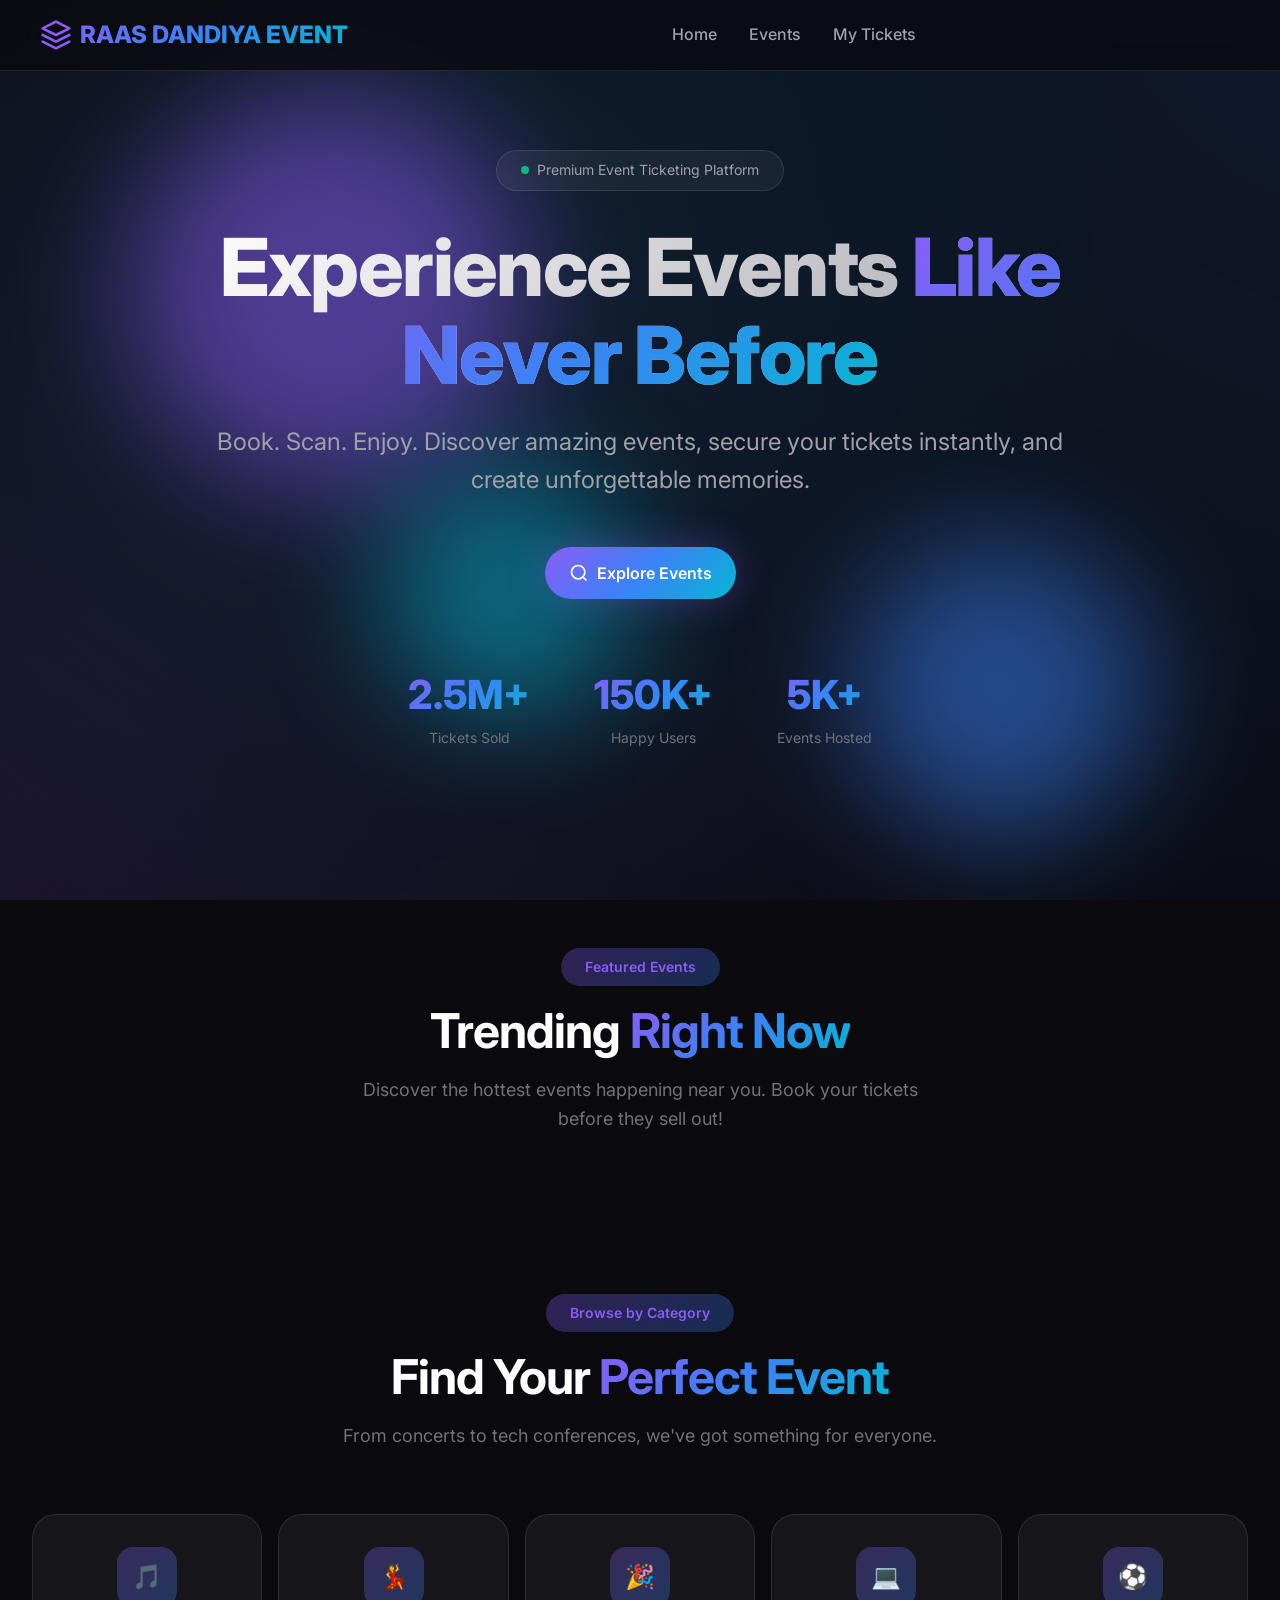
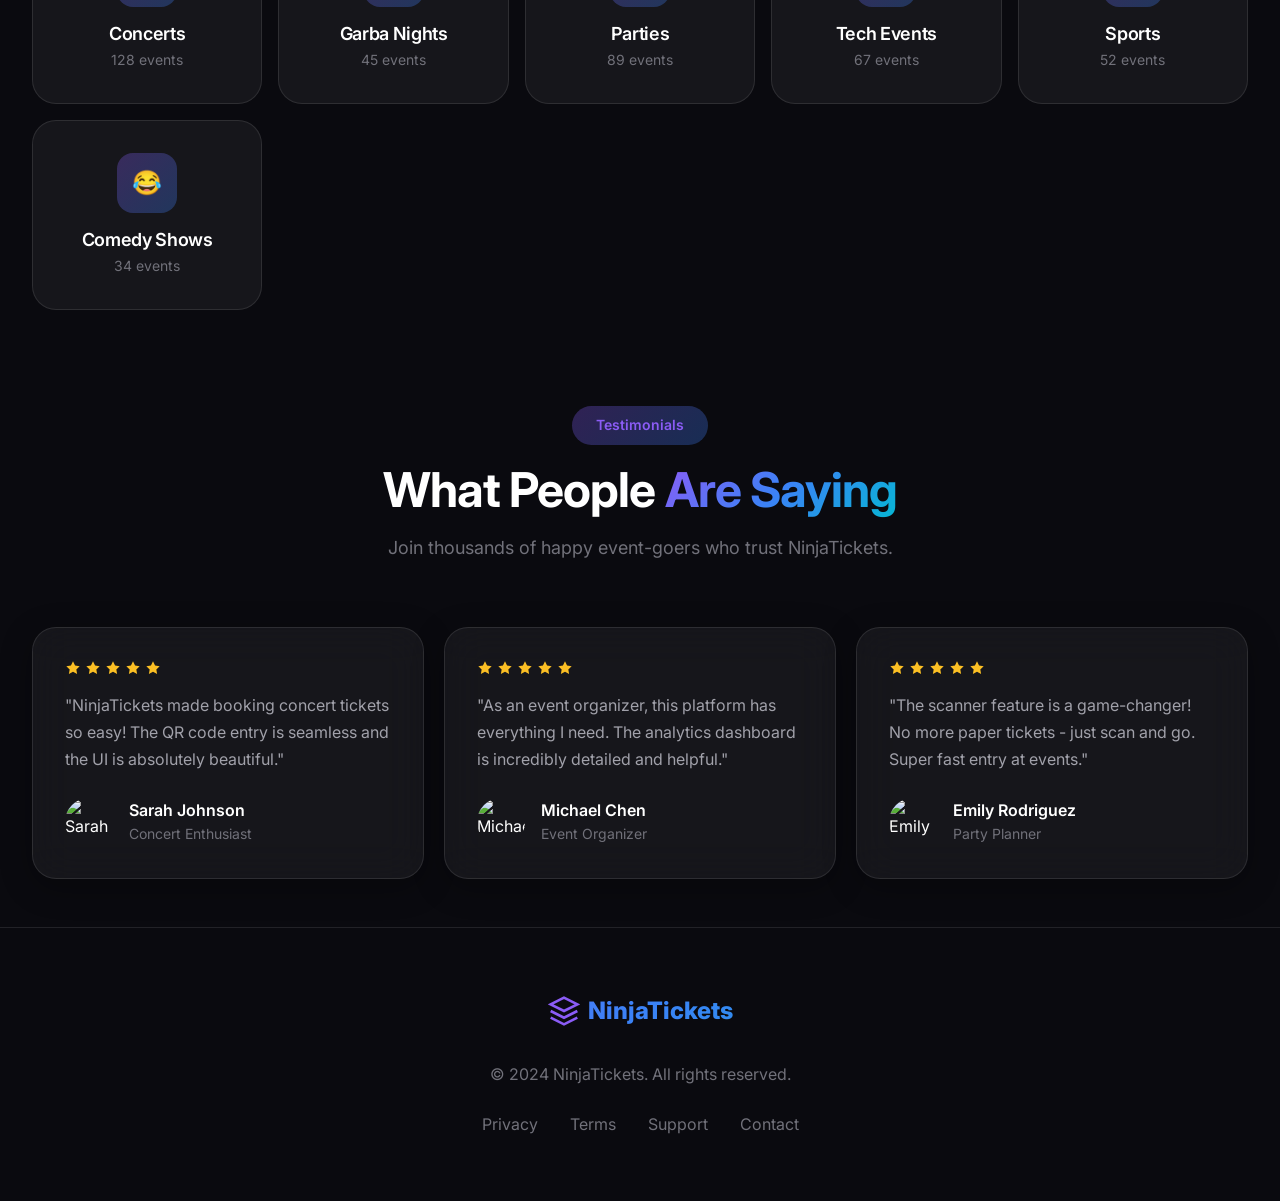
==== index.html @ ef398fbe "Add files via upload" ====
<!DOCTYPE html>
<html lang="en">
<head>
  <meta charset="UTF-8">
  <meta name="viewport" content="width=device-width, initial-scale=1.0">
  <title>RAAS DANDIYA EVENT - Premium Event Ticketing</title>
  <link rel="preconnect" href="https://fonts.googleapis.com">
  <link rel="preconnect" href="https://fonts.gstatic.com" crossorigin>
  <link href="https://fonts.googleapis.com/css2?family=Inter:wght@300;400;500;600;700;800;900&display=swap" rel="stylesheet">
  <link rel="stylesheet" href="styles.css">
  <script src="https://cdnjs.cloudflare.com/ajax/libs/qrcodejs/1.0.0/qrcode.min.js"></script>
  <script src="https://cdnjs.cloudflare.com/ajax/libs/html2pdf.js/0.10.1/html2pdf.bundle.min.js"></script>
</head>
<body>
  <!-- Animated Background -->
  <div class="animated-bg">
    <div class="orb orb-1"></div>
    <div class="orb orb-2"></div>
    <div class="orb orb-3"></div>
  </div>
  
  <!-- Particles -->
  <div class="particles" id="particles"></div>

  <!-- Navigation -->
  <nav class="navbar" id="navbar">
    <div class="nav-container">
      <a href="index.html" class="nav-logo">
        <svg viewBox="0 0 24 24" fill="none" xmlns="http://www.w3.org/2000/svg">
          <path d="M12 2L2 7L12 12L22 7L12 2Z" stroke="url(#gradient1)" stroke-width="2" stroke-linecap="round" stroke-linejoin="round"/>
          <path d="M2 17L12 22L22 17" stroke="url(#gradient1)" stroke-width="2" stroke-linecap="round" stroke-linejoin="round"/>
          <path d="M2 12L12 17L22 12" stroke="url(#gradient1)" stroke-width="2" stroke-linecap="round" stroke-linejoin="round"/>
          <defs>
            <linearGradient id="gradient1" x1="2" y1="2" x2="22" y2="22">
              <stop stop-color="#8b5cf6"/>
              <stop offset="1" stop-color="#06b6d4"/>
            </linearGradient>
          </defs>
        </svg>
        RAAS DANDIYA EVENT
      </a>
      
      <ul class="nav-links">
        <li><a href="index.html">Home</a></li>
        <li><a href="events.html">Events</a></li>
        <li><a href="tickets.html">My Tickets</a></li>
      </ul>
      
      <div class="nav-actions">
        <button class="btn btn-primary" onclick="window.location.href='events.html'">
          Explore Events
          <svg width="16" height="16" viewBox="0 0 24 24" fill="none" stroke="currentColor" stroke-width="2">
            <path d="M5 12h14M12 5l7 7-7 7"/>
          </svg>
        </button>
      </div>
    </div>
  </nav>

  <!-- Mobile Navigation -->
  <nav class="mobile-nav">
    <div class="mobile-nav-items">
      <a href="index.html" class="mobile-nav-item active">
        <svg viewBox="0 0 24 24" fill="none" stroke="currentColor" stroke-width="2">
          <path d="M3 9l9-7 9 7v11a2 2 0 01-2 2H5a2 2 0 01-2-2z"/>
          <polyline points="9 22 9 12 15 12 15 22"/>
        </svg>
        Home
      </a>
      <a href="events.html" class="mobile-nav-item">
        <svg viewBox="0 0 24 24" fill="none" stroke="currentColor" stroke-width="2">
          <rect x="3" y="4" width="18" height="18" rx="2" ry="2"/>
          <line x1="16" y1="2" x2="16" y2="6"/>
          <line x1="8" y1="2" x2="8" y2="6"/>
          <line x1="3" y1="10" x2="21" y2="10"/>
        </svg>
        Events
      </a>
      <a href="tickets.html" class="mobile-nav-item">
        <svg viewBox="0 0 24 24" fill="none" stroke="currentColor" stroke-width="2">
          <path d="M2 9a3 3 0 015-2.236A3 3 0 019.5 9a3 3 0 005.196 2.236A3 3 0 0017 9a3 3 0 015 2.236V15a2 2 0 01-2 2H4a2 2 0 01-2-2V9z"/>
          <path d="M2 17v2a2 2 0 002 2h16a2 2 0 002-2v-2"/>
        </svg>
        Tickets
      </a>
    </div>
  </nav>

  <!-- Toast Container -->
  <div class="toast-container" id="toast-container"></div>

  <!-- ==================== LANDING PAGE ==================== -->
  <main id="landing-page" class="page active">
    <!-- Hero Section -->
    <section class="hero">
      <div class="hero-content">
        <div class="hero-badge animate-fadeInUp">
          <span></span>
          Premium Event Ticketing Platform
        </div>
        
        <h1 class="hero-title">
          Experience Events <span class="highlight">Like Never Before</span>
        </h1>
        
        <p class="hero-subtitle">
          Book. Scan. Enjoy. Discover amazing events, secure your tickets instantly, 
          and create unforgettable memories.
        </p>
        
        <div class="hero-cta">
          <button class="btn btn-primary" onclick="window.location.href='events.html'">
            <svg width="20" height="20" viewBox="0 0 24 24" fill="none" stroke="currentColor" stroke-width="2">
              <circle cx="11" cy="11" r="8"/>
              <path d="M21 21l-4.35-4.35"/>
            </svg>
            Explore Events
          </button>
        </div>
        
        <div class="hero-stats">
          <div class="hero-stat">
            <div class="hero-stat-value">2.5M+</div>
            <div class="hero-stat-label">Tickets Sold</div>
          </div>
          <div class="hero-stat">
            <div class="hero-stat-value">150K+</div>
            <div class="hero-stat-label">Happy Users</div>
          </div>
          <div class="hero-stat">
            <div class="hero-stat-value">5K+</div>
            <div class="hero-stat-label">Events Hosted</div>
          </div>
        </div>
      </div>
    </section>

    <!-- Featured Events Section -->
    <section class="section" id="featured">
      <div class="section-header">
        <span class="section-badge">Featured Events</span>
        <h2 class="section-title">Trending <span class="text-gradient">Right Now</span></h2>
        <p class="section-subtitle">Discover the hottest events happening near you. Book your tickets before they sell out!</p>
      </div>
      
      <div class="events-grid" id="featured-events-grid">
        <!-- Events will be populated by JavaScript -->
      </div>
    </section>

    <!-- Categories Section -->
    <section class="section" id="categories">
      <div class="section-header">
        <span class="section-badge">Browse by Category</span>
        <h2 class="section-title">Find Your <span class="text-gradient">Perfect Event</span></h2>
        <p class="section-subtitle">From concerts to tech conferences, we've got something for everyone.</p>
      </div>
      
      <div class="categories-grid">
        <div class="category-card hover-lift" onclick="window.location.href='events.html?category=concert'">
          <div class="category-icon">🎵</div>
          <h3 class="category-title">Concerts</h3>
          <p class="category-count">128 events</p>
        </div>
        <div class="category-card hover-lift" onclick="window.location.href='events.html?category=garba'">
          <div class="category-icon">💃</div>
          <h3 class="category-title">Garba Nights</h3>
          <p class="category-count">45 events</p>
        </div>
        <div class="category-card hover-lift" onclick="window.location.href='events.html?category=party'">
          <div class="category-icon">🎉</div>
          <h3 class="category-title">Parties</h3>
          <p class="category-count">89 events</p>
        </div>
        <div class="category-card hover-lift" onclick="window.location.href='events.html?category=tech'">
          <div class="category-icon">💻</div>
          <h3 class="category-title">Tech Events</h3>
          <p class="category-count">67 events</p>
        </div>
        <div class="category-card hover-lift" onclick="window.location.href='events.html?category=sports'">
          <div class="category-icon">⚽</div>
          <h3 class="category-title">Sports</h3>
          <p class="category-count">52 events</p>
        </div>
        <div class="category-card hover-lift" onclick="window.location.href='events.html?category=comedy'">

          <div class="category-icon">😂</div>
          <h3 class="category-title">Comedy Shows</h3>
          <p class="category-count">34 events</p>
        </div>
      </div>
    </section>

    <!-- Testimonials Section -->
    <section class="section" id="testimonials">
      <div class="section-header">
        <span class="section-badge">Testimonials</span>
        <h2 class="section-title">What People <span class="text-gradient">Are Saying</span></h2>
        <p class="section-subtitle">Join thousands of happy event-goers who trust NinjaTickets.</p>
      </div>
      
      <div class="testimonials-grid">
        <div class="testimonial-card glass-card">
          <div class="testimonial-stars">
            <svg width="16" height="16" viewBox="0 0 24 24" fill="currentColor"><path d="M12 2l3.09 6.26L22 9.27l-5 4.87 1.18 6.88L12 17.77l-6.18 3.25L7 14.14 2 9.27l6.91-1.01L12 2z"/></svg>
            <svg width="16" height="16" viewBox="0 0 24 24" fill="currentColor"><path d="M12 2l3.09 6.26L22 9.27l-5 4.87 1.18 6.88L12 17.77l-6.18 3.25L7 14.14 2 9.27l6.91-1.01L12 2z"/></svg>
            <svg width="16" height="16" viewBox="0 0 24 24" fill="currentColor"><path d="M12 2l3.09 6.26L22 9.27l-5 4.87 1.18 6.88L12 17.77l-6.18 3.25L7 14.14 2 9.27l6.91-1.01L12 2z"/></svg>
            <svg width="16" height="16" viewBox="0 0 24 24" fill="currentColor"><path d="M12 2l3.09 6.26L22 9.27l-5 4.87 1.18 6.88L12 17.77l-6.18 3.25L7 14.14 2 9.27l6.91-1.01L12 2z"/></svg>
            <svg width="16" height="16" viewBox="0 0 24 24" fill="currentColor"><path d="M12 2l3.09 6.26L22 9.27l-5 4.87 1.18 6.88L12 17.77l-6.18 3.25L7 14.14 2 9.27l6.91-1.01L12 2z"/></svg>
          </div>
          <p class="testimonial-text">"NinjaTickets made booking concert tickets so easy! The QR code entry is seamless and the UI is absolutely beautiful."</p>
          <div class="testimonial-author">
            <img src="https://images.unsplash.com/photo-1494790108377-be9c29b29330?w=100&h=100&fit=crop" alt="Sarah" class="testimonial-avatar">
            <div>
              <div class="testimonial-name">Sarah Johnson</div>
              <div class="testimonial-role">Concert Enthusiast</div>
            </div>
          </div>
        </div>
        
        <div class="testimonial-card glass-card">
          <div class="testimonial-stars">
            <svg width="16" height="16" viewBox="0 0 24 24" fill="currentColor"><path d="M12 2l3.09 6.26L22 9.27l-5 4.87 1.18 6.88L12 17.77l-6.18 3.25L7 14.14 2 9.27l6.91-1.01L12 2z"/></svg>
            <svg width="16" height="16" viewBox="0 0 24 24" fill="currentColor"><path d="M12 2l3.09 6.26L22 9.27l-5 4.87 1.18 6.88L12 17.77l-6.18 3.25L7 14.14 2 9.27l6.91-1.01L12 2z"/></svg>
            <svg width="16" height="16" viewBox="0 0 24 24" fill="currentColor"><path d="M12 2l3.09 6.26L22 9.27l-5 4.87 1.18 6.88L12 17.77l-6.18 3.25L7 14.14 2 9.27l6.91-1.01L12 2z"/></svg>
            <svg width="16" height="16" viewBox="0 0 24 24" fill="currentColor"><path d="M12 2l3.09 6.26L22 9.27l-5 4.87 1.18 6.88L12 17.77l-6.18 3.25L7 14.14 2 9.27l6.91-1.01L12 2z"/></svg>
            <svg width="16" height="16" viewBox="0 0 24 24" fill="currentColor"><path d="M12 2l3.09 6.26L22 9.27l-5 4.87 1.18 6.88L12 17.77l-6.18 3.25L7 14.14 2 9.27l6.91-1.01L12 2z"/></svg>
          </div>
          <p class="testimonial-text">"As an event organizer, this platform has everything I need. The analytics dashboard is incredibly detailed and helpful."</p>
          <div class="testimonial-author">
            <img src="https://images.unsplash.com/photo-1507003211169-0a1dd7228f2d?w=100&h=100&fit=crop" alt="Michael" class="testimonial-avatar">
            <div>
              <div class="testimonial-name">Michael Chen</div>
              <div class="testimonial-role">Event Organizer</div>
            </div>
          </div>
        </div>
        
        <div class="testimonial-card glass-card">
          <div class="testimonial-stars">
            <svg width="16" height="16" viewBox="0 0 24 24" fill="currentColor"><path d="M12 2l3.09 6.26L22 9.27l-5 4.87 1.18 6.88L12 17.77l-6.18 3.25L7 14.14 2 9.27l6.91-1.01L12 2z"/></svg>
            <svg width="16" height="16" viewBox="0 0 24 24" fill="currentColor"><path d="M12 2l3.09 6.26L22 9.27l-5 4.87 1.18 6.88L12 17.77l-6.18 3.25L7 14.14 2 9.27l6.91-1.01L12 2z"/></svg>
            <svg width="16" height="16" viewBox="0 0 24 24" fill="currentColor"><path d="M12 2l3.09 6.26L22 9.27l-5 4.87 1.18 6.88L12 17.77l-6.18 3.25L7 14.14 2 9.27l6.91-1.01L12 2z"/></svg>
            <svg width="16" height="16" viewBox="0 0 24 24" fill="currentColor"><path d="M12 2l3.09 6.26L22 9.27l-5 4.87 1.18 6.88L12 17.77l-6.18 3.25L7 14.14 2 9.27l6.91-1.01L12 2z"/></svg>
            <svg width="16" height="16" viewBox="0 0 24 24" fill="currentColor"><path d="M12 2l3.09 6.26L22 9.27l-5 4.87 1.18 6.88L12 17.77l-6.18 3.25L7 14.14 2 9.27l6.91-1.01L12 2z"/></svg>
          </div>
          <p class="testimonial-text">"The scanner feature is a game-changer! No more paper tickets - just scan and go. Super fast entry at events."</p>
          <div class="testimonial-author">
            <img src="https://images.unsplash.com/photo-1438761681033-6461ffad8d80?w=100&h=100&fit=crop" alt="Emily" class="testimonial-avatar">
            <div>
              <div class="testimonial-name">Emily Rodriguez</div>
              <div class="testimonial-role">Party Planner</div>
            </div>
          </div>
        </div>
      </div>
    </section>

    <!-- Footer -->
    <footer style="padding: var(--space-3xl) var(--space-2xl); text-align: center; border-top: 1px solid var(--glass-border);">
      <div class="nav-logo" style="justify-content: center; margin-bottom: var(--space-xl);">
        <svg width="32" height="32" viewBox="0 0 24 24" fill="none" xmlns="http://www.w3.org/2000/svg">
          <path d="M12 2L2 7L12 12L22 7L12 2Z" stroke="url(#gradient2)" stroke-width="2"/>
          <path d="M2 17L12 22L22 17" stroke="url(#gradient2)" stroke-width="2"/>
          <path d="M2 12L12 17L22 12" stroke="url(#gradient2)" stroke-width="2"/>
          <defs>
            <linearGradient id="gradient2" x1="2" y1="2" x2="22" y2="22">
              <stop stop-color="#8b5cf6"/>
              <stop offset="1" stop-color="#06b6d4"/>
            </linearGradient>
          </defs>
        </svg>
        NinjaTickets
      </div>
      <p style="color: var(--text-muted); margin-bottom: var(--space-lg);">© 2024 NinjaTickets. All rights reserved.</p>
      <div style="display: flex; justify-content: center; gap: var(--space-xl);">
        <a href="#" style="color: var(--text-muted);">Privacy</a>
        <a href="#" style="color: var(--text-muted);">Terms</a>
        <a href="#" style="color: var(--text-muted);">Support</a>
        <a href="#" style="color: var(--text-muted);">Contact</a>
      </div>
    </footer>
  </main>

  <!-- Event Details Page -->
  <main id="event-details-page" class="page" style="display: none;">
    <div id="event-details-content"></div>
  </main>

  <!-- Checkout Page -->
  <main id="checkout-page" class="page" style="display: none;">
    <div style="max-width: 1000px; margin: 0 auto; padding: var(--space-2xl) var(--space-xl);">
      <button class="btn btn-secondary" style="margin-bottom: var(--space-lg);" onclick="window.history.back()">
        <svg width="16" height="16" viewBox="0 0 24 24" fill="none" stroke="currentColor" stroke-width="2">
          <path d="M19 12H5M12 19l-7-7 7-7"/>
        </svg>
        Back
      </button>
      
      <div style="display: grid; grid-template-columns: 1fr 350px; gap: var(--space-2xl);">
        <div>
          <div id="checkout-content"></div>
        </div>
        <div style="height: fit-content;">
          <div class="glass-card" style="padding: var(--space-lg);">
            <h3 style="margin-bottom: var(--space-lg);">Order Progress</h3>
            <div id="progress-steps">
              <div id="step-1" class="progress-step active">
                <div class="step-number">1</div>
                <div class="step-label">Order Summary</div>
              </div>
              <div id="step-2" class="progress-step">
                <div class="step-number">2</div>
                <div class="step-label">Payment</div>
              </div>
            </div>
          </div>
        </div>
      </div>
    </div>
  </main>

  <!-- Confirmation Page -->
  <main id="confirmation-page" class="page" style="display: none;">
    <div id="confirmation-details" style="max-width: 800px; margin: 0 auto; padding: var(--space-3xl) var(--space-xl);"></div>
  </main>

  <script type="module" src="app.js"></script>
</body>
</html>
---- styles.css ----
/* ============================================
   NINJATICKETS - Premium Event Ticketing
   World-Class Design System
   ============================================ */

/* === CSS Variables & Design Tokens === */
:root {
  /* Colors - Dark Theme */
  --bg-primary: #0a0a0f;
  --bg-secondary: #12121a;
  --bg-tertiary: #1a1a25;
  --bg-card: rgba(26, 26, 37, 0.7);
  
  /* Accent Colors */
  --accent-purple: #8b5cf6;
  --accent-blue: #3b82f6;
  --accent-cyan: #06b6d4;
  --accent-pink: #ec4899;
  --accent-green: #10b981;
  --accent-orange: #f97316;
  
  /* Gradients */
  --gradient-primary: linear-gradient(135deg, #8b5cf6 0%, #3b82f6 50%, #06b6d4 100%);
  --gradient-secondary: linear-gradient(135deg, #ec4899 0%, #8b5cf6 100%);
  --gradient-dark: linear-gradient(180deg, #0a0a0f 0%, #12121a 100%);
  --gradient-glow: linear-gradient(135deg, rgba(139, 92, 246, 0.3) 0%, rgba(59, 130, 246, 0.3) 100%);
  
  /* Text Colors */
  --text-primary: #ffffff;
  --text-secondary: #a1a1aa;
  --text-muted: #71717a;
  
  /* Glass Effect */
  --glass-bg: rgba(255, 255, 255, 0.05);
  --glass-border: rgba(255, 255, 255, 0.1);
  --glass-shadow: 0 8px 32px rgba(0, 0, 0, 0.3);
  
  /* Spacing */
  --space-xs: 0.25rem;
  --space-sm: 0.5rem;
  --space-md: 1rem;
  --space-lg: 1.5rem;
  --space-xl: 2rem;
  --space-2xl: 3rem;
  --space-3xl: 4rem;
  
  /* Border Radius */
  --radius-sm: 0.5rem;
  --radius-md: 0.75rem;
  --radius-lg: 1rem;
  --radius-xl: 1.5rem;
  --radius-2xl: 2rem;
  --radius-full: 9999px;
  
  /* Transitions */
  --transition-fast: 150ms ease;
  --transition-base: 250ms ease;
  --transition-slow: 400ms ease;
  --transition-spring: 500ms cubic-bezier(0.34, 1.56, 0.64, 1);
  
  /* Typography */
  --font-display: 'Inter', -apple-system, BlinkMacSystemFont, 'Segoe UI', Roboto, sans-serif;
  --font-body: 'Inter', -apple-system, BlinkMacSystemFont, 'Segoe UI', Roboto, sans-serif;
  
  /* Shadows */
  --shadow-sm: 0 2px 8px rgba(0, 0, 0, 0.2);
  --shadow-md: 0 4px 16px rgba(0, 0, 0, 0.3);
  --shadow-lg: 0 8px 32px rgba(0, 0, 0, 0.4);
  --shadow-glow: 0 0 40px rgba(139, 92, 246, 0.3);
  --shadow-glow-blue: 0 0 40px rgba(59, 130, 246, 0.3);
}

/* === Reset & Base Styles === */
*, *::before, *::after {
  margin: 0;
  padding: 0;
  box-sizing: border-box;
}

html {
  scroll-behavior: smooth;
  font-size: 16px;
}

body {
  font-family: var(--font-body);
  background: var(--bg-primary);
  color: var(--text-primary);
  line-height: 1.6;
  overflow-x: hidden;
  min-height: 100vh;
  margin: 0;
  padding: 0;
}

/* Global Responsive Media */
img, canvas, video, iframe {
  max-width: 100%;
  height: auto;
  display: block;
}

/* Text Overflow Prevention */
p, span, h1, h2, h3, h4, h5, h6 {
  word-break: break-word;
  overflow-wrap: break-word;
}

/* === Typography === */
h1, h2, h3, h4, h5, h6 {
  font-weight: 700;
  line-height: 1.2;
  letter-spacing: -0.02em;
}

h1 { font-size: clamp(2.5rem, 5vw, 4rem); }
h2 { font-size: clamp(2rem, 4vw, 3rem); }
h3 { font-size: clamp(1.5rem, 3vw, 2rem); }
h4 { font-size: clamp(1.25rem, 2vw, 1.5rem); }
h5 { font-size: 1.125rem; }
h6 { font-size: 1rem; }

p { 
  font-size: clamp(13px, 2.5vw, 16px);
  color: var(--text-secondary); 
}

a {
  color: inherit;
  text-decoration: none;
  transition: var(--transition-base);
}

/* === Animated Background === */
.animated-bg {
  position: fixed;
  top: 0;
  left: 0;
  width: 100%;
  height: 100%;
  z-index: -1;
  overflow: hidden;
}

.animated-bg::before {
  content: '';
  position: absolute;
  top: -50%;
  left: -50%;
  width: 200%;
  height: 200%;
  background: 
    radial-gradient(circle at 20% 80%, rgba(139, 92, 246, 0.15) 0%, transparent 50%),
    radial-gradient(circle at 80% 20%, rgba(59, 130, 246, 0.15) 0%, transparent 50%),
    radial-gradient(circle at 40% 40%, rgba(6, 182, 212, 0.1) 0%, transparent 40%);
  animation: bgPulse 20s ease-in-out infinite;
}

@keyframes bgPulse {
  0%, 100% { transform: translate(0, 0) rotate(0deg); }
  25% { transform: translate(-2%, 2%) rotate(1deg); }
  50% { transform: translate(2%, -2%) rotate(-1deg); }
  75% { transform: translate(-1%, 1%) rotate(0.5deg); }
}

/* Floating Orbs */
.orb {
  position: absolute;
  border-radius: 50%;
  filter: blur(60px);
  opacity: 0.5;
  animation: float 15s ease-in-out infinite;
}

.orb-1 {
  width: 400px;
  height: 400px;
  background: var(--accent-purple);
  top: 10%;
  left: 10%;
  animation-delay: 0s;
}

.orb-2 {
  width: 300px;
  height: 300px;
  background: var(--accent-blue);
  top: 60%;
  right: 10%;
  animation-delay: -5s;
}

.orb-3 {
  width: 250px;
  height: 250px;
  background: var(--accent-cyan);
  bottom: 20%;
  left: 30%;
  animation-delay: -10s;
}

@media (max-width: 768px) {
  .orb-1 {
    width: 200px;
    height: 200px;
    top: 5%;
    left: 5%;
  }
  
  .orb-2 {
    width: 150px;
    height: 150px;
    top: 50%;
    right: 5%;
  }
  
  .orb-3 {
    width: 120px;
    height: 120px;
    bottom: 10%;
    left: 10%;
  }
}

@keyframes float {
  0%, 100% { transform: translate(0, 0) scale(1); }
  25% { transform: translate(30px, -30px) scale(1.05); }
  50% { transform: translate(-20px, 20px) scale(0.95); }
  75% { transform: translate(20px, 30px) scale(1.02); }
}

/* === Particles === */
.particles {
  position: fixed;
  top: 0;
  left: 0;
  width: 100%;
  height: 100%;
  pointer-events: none;
  z-index: 0;
}

.particle {
  position: absolute;
  width: 2px;
  height: 2px;
  background: var(--accent-purple);
  border-radius: 50%;
  opacity: 0.5;
  animation: particleFloat 20s linear infinite;
}

@keyframes particleFloat {
  0% { transform: translateY(100vh) rotate(0deg); opacity: 0; }
  10% { opacity: 0.5; }
  90% { opacity: 0.5; }
  100% { transform: translateY(-100vh) rotate(720deg); opacity: 0; }
}

/* === Glass Card === */
.glass-card {
  width: 100%;
  max-width: 100%;
  padding: clamp(12px, 2vw, 20px);
  background: var(--glass-bg);
  backdrop-filter: blur(20px);
  -webkit-backdrop-filter: blur(20px);
  border: 1px solid var(--glass-border);
  border-radius: var(--radius-xl);
  box-shadow: var(--glass-shadow);
  transition: var(--transition-base);
  box-sizing: border-box;
}

.glass-card:hover {
  transform: translateY(-4px);
  border-color: rgba(139, 92, 246, 0.3);
  box-shadow: var(--shadow-glow);
}

/* === Buttons === */
.btn {
  display: inline-flex;
  align-items: center;
  justify-content: center;
  gap: var(--space-sm);
  padding: clamp(10px, 2vw, 16px) clamp(16px, 3vw, 24px);
  font-family: var(--font-body);
  font-size: clamp(14px, 2.5vw, 16px);
  font-weight: 600;
  border: none;
  border-radius: var(--radius-full);
  cursor: pointer;
  transition: var(--transition-base);
  position: relative;
  overflow: hidden;
  min-height: 48px;
  min-width: 48px;
  box-sizing: border-box;
}

@media (max-width: 768px) {
  .btn {
    width: 100%;
    max-width: 300px;
  }
}

@media (max-width: 768px) {
  .btn {
    padding: var(--space-md) var(--space-lg);
    font-size: 0.95rem;
    min-height: 44px;
  }
  
  .btn-lg {
    min-height: 50px;
    width: 100%;
  }
  
  .btn-sm {
    padding: var(--space-sm) var(--space-md);
    font-size: 0.85rem;
    min-height: 40px;
  }
}

.btn::before {
  content: '';
  position: absolute;
  top: 50%;
  left: 50%;
  width: 0;
  height: 0;
  background: rgba(255, 255, 255, 0.2);
  border-radius: 50%;
  transform: translate(-50%, -50%);
  transition: width 0.6s, height 0.6s;
}

.btn:active::before {
  width: 300px;
  height: 300px;
}

.btn-primary {
  background: var(--gradient-primary);
  color: white;
  box-shadow: var(--shadow-glow);
}

.btn-primary:hover {
  transform: translateY(-2px);
  box-shadow: 0 0 60px rgba(139, 92, 246, 0.5);
}

.btn-secondary {
  background: var(--glass-bg);
  color: white;
  border: 1px solid var(--glass-border);
  backdrop-filter: blur(10px);
}

.btn-secondary:hover {
  background: rgba(255, 255, 255, 0.1);
  border-color: var(--accent-purple);
}

.btn-ghost {
  background: transparent;
  color: var(--text-secondary);
}

.btn-ghost:hover {
  color: var(--text-primary);
  background: var(--glass-bg);
}

/* === Global Select Styling === */
select {
  color: var(--text-primary) !important;
  background-color: var(--bg-tertiary) !important;
  font-weight: 600;
}

select option {
  color: var(--text-primary);
  background-color: var(--bg-tertiary);
  padding: 8px 12px;
}

/* === Input Fields === */
.input-group {
  position: relative;
  margin-bottom: var(--space-lg);
}

.input-group label {
  display: block;
  margin-bottom: var(--space-sm);
  font-size: 0.875rem;
  color: var(--text-secondary);
}

.input-group input,
.input-group select,
.input-group textarea {
  width: 100%;
  padding: clamp(12px, 2vw, 16px) clamp(12px, 2vw, 16px);
  background: var(--bg-tertiary);
  border: 1px solid var(--glass-border);
  border-radius: var(--radius-lg);
  color: var(--text-primary);
  font-family: var(--font-body);
  font-size: clamp(14px, 1.5vw, 16px);
  transition: var(--transition-base);
  min-height: 48px;
  box-sizing: border-box;
}

@media (max-width: 768px) {
  .input-group input,
  .input-group select,
  .input-group textarea {
    padding: var(--space-md) var(--space-md);
    font-size: 16px;
    min-height: 48px;
  }
}

.input-group input:focus,
.input-group select:focus,
.input-group textarea:focus {
  outline: none;
  border-color: var(--accent-purple);
  box-shadow: 0 0 0 3px rgba(139, 92, 246, 0.2);
}

.input-group input::placeholder {
  color: var(--text-muted);
}

/* === Navigation === */
.navbar {
  position: fixed;
  top: 0;
  left: 0;
  right: 0;
  z-index: 1000;
  padding: var(--space-md) var(--space-2xl);
  background: rgba(10, 10, 15, 0.8);
  backdrop-filter: blur(20px);
  border-bottom: 1px solid var(--glass-border);
  transition: var(--transition-base);
}

@media (max-width: 768px) {
  .navbar {
    padding: var(--space-md) var(--space-lg);
  }
}

@media (max-width: 480px) {
  .navbar {
    padding: var(--space-sm) var(--space-md);
  }
}

.navbar.scrolled {
  background: rgba(10, 10, 15, 0.95);
}

.nav-container {
  display: flex;
  align-items: center;
  justify-content: space-between;
  width: 100%;
  max-width: 1400px;
  margin: 0 auto;
  padding: 0 clamp(12px, 2vw, 16px);
  box-sizing: border-box;
}

.nav-logo {
  display: flex;
  align-items: center;
  gap: var(--space-sm);
  font-size: 1.5rem;
  font-weight: 800;
  background: var(--gradient-primary);
  -webkit-background-clip: text;
  -webkit-text-fill-color: transparent;
  background-clip: text;
}

.nav-logo svg {
  width: 32px;
  height: 32px;
}

.nav-links {
  display: flex;
  align-items: center;
  gap: var(--space-xl);
  list-style: none;
}

.nav-links a {
  color: var(--text-secondary);
  font-weight: 500;
  position: relative;
}

.nav-links a::after {
  content: '';
  position: absolute;
  bottom: -4px;
  left: 0;
  width: 0;
  height: 2px;
  background: var(--gradient-primary);
  transition: var(--transition-base);
}

.nav-links a:hover {
  color: var(--text-primary);
}

.nav-links a:hover::after {
  width: 100%;
}

.nav-actions {
  display: flex;
  align-items: center;
  gap: var(--space-md);
}

/* Mobile Navigation */
.mobile-nav {
  display: none;
  position: fixed;
  bottom: 0;
  left: 0;
  right: 0;
  z-index: 1000;
  padding: var(--space-sm) var(--space-md);
  background: rgba(10, 10, 15, 0.98);
  backdrop-filter: blur(20px);
  border-top: 1px solid var(--glass-border);
}

.mobile-nav-items {
  display: flex;
  justify-content: space-around;
  align-items: center;
}

.mobile-nav-item {
  display: flex;
  flex-direction: column;
  align-items: center;
  gap: var(--space-xs);
  padding: var(--space-md) var(--space-lg);
  color: var(--text-secondary);
  font-size: 0.7rem;
  transition: var(--transition-base);
  flex: 1;
  text-align: center;
  -webkit-user-select: none;
  user-select: none;
  -webkit-tap-highlight-color: transparent;
  min-height: 60px;
}

.mobile-nav-item.active,
.mobile-nav-item:active {
  color: var(--accent-purple);
}

.mobile-nav-item:hover {
  color: var(--accent-purple);
}

.mobile-nav-item svg {
  width: 24px;
  height: 24px;
}

/* === Hero Section === */
.hero {
  min-height: 100vh;
  display: flex;
  align-items: center;
  justify-content: center;
  padding: clamp(32px, 5vw, 64px) clamp(16px, 3vw, 32px);
  position: relative;
  overflow: hidden;
}

@media (max-width: 768px) {
  .hero {
    min-height: 85vh;
    padding: var(--space-2xl) var(--space-lg);
  }
}

@media (max-width: 480px) {
  .hero {
    min-height: 80vh;
    padding: var(--space-xl) var(--space-md);
  }
}

.hero-content {
  text-align: center;
  max-width: 900px;
  z-index: 1;
}

.hero-badge {
  display: inline-flex;
  align-items: center;
  gap: var(--space-sm);
  padding: var(--space-sm) var(--space-lg);
  background: var(--glass-bg);
  border: 1px solid var(--glass-border);
  border-radius: var(--radius-full);
  font-size: 0.875rem;
  color: var(--text-secondary);
  margin-bottom: var(--space-xl);
  animation: fadeInUp 0.6s ease;
}

.hero-badge span {
  width: 8px;
  height: 8px;
  background: var(--accent-green);
  border-radius: 50%;
  animation: pulse 2s infinite;
}

.hero-title {
  font-size: clamp(3rem, 8vw, 5rem);
  font-weight: 800;
  line-height: 1.1;
  margin-bottom: var(--space-lg);
  background: linear-gradient(135deg, #ffffff 0%, #a1a1aa 100%);
  -webkit-background-clip: text;
  -webkit-text-fill-color: transparent;
  background-clip: text;
  animation: fadeInUp 0.6s ease 0.1s both;
}

.hero-title .highlight {
  background: var(--gradient-primary);
  -webkit-background-clip: text;
  -webkit-text-fill-color: transparent;
  background-clip: text;
}

.hero-subtitle {
  font-size: clamp(1.25rem, 2vw, 1.5rem);
  color: var(--text-secondary);
  margin-bottom: var(--space-2xl);
  animation: fadeInUp 0.6s ease 0.2s both;
}

.hero-cta {
  display: flex;
  align-items: center;
  justify-content: center;
  gap: var(--space-lg);
  flex-wrap: wrap;
  animation: fadeInUp 0.6s ease 0.3s both;
}

.hero-stats {
  display: flex;
  justify-content: center;
  gap: var(--space-3xl);
  margin-top: var(--space-3xl);
  animation: fadeInUp 0.6s ease 0.4s both;
}

.hero-stat {
  text-align: center;
}

.hero-stat-value {
  font-size: 2.5rem;
  font-weight: 800;
  background: var(--gradient-primary);
  -webkit-background-clip: text;
  -webkit-text-fill-color: transparent;
  background-clip: text;
}

.hero-stat-label {
  font-size: 0.875rem;
  color: var(--text-muted);
}

/* === Section Styles === */
.section {
  padding: clamp(24px, 4vw, 48px) clamp(16px, 3vw, 32px);
  width: 100%;
  max-width: 1400px;
  margin: 0 auto;
  box-sizing: border-box;
}

.section-header {
  text-align: center;
  margin-bottom: var(--space-3xl);
}

.section-badge {
  display: inline-block;
  padding: var(--space-sm) var(--space-lg);
  background: var(--gradient-glow);
  border-radius: var(--radius-full);
  font-size: 0.875rem;
  font-weight: 600;
  color: var(--accent-purple);
  margin-bottom: var(--space-md);
}

.section-title {
  margin-bottom: var(--space-md);
}

.section-subtitle {
  max-width: 600px;
  margin: 0 auto;
}

/* === Event Cards === */
.events-grid {
  display: grid;
  grid-template-columns: repeat(auto-fill, minmax(clamp(300px, 85vw, 340px), 1fr));
  gap: clamp(12px, 2vw, 20px);
}

.event-card {
  position: relative;
  width: 100%;
  max-width: 340px;
  border-radius: var(--radius-xl);
  overflow: hidden;
  background: var(--bg-card);
  border: 1px solid var(--glass-border);
  transition: var(--transition-spring);
  cursor: pointer;
  margin: 0 auto;
  box-sizing: border-box;
}

.event-card:hover {
  transform: translateY(-8px);
  border-color: rgba(139, 92, 246, 0.4);
  box-shadow: var(--shadow-glow);
}

.event-card-image {
  position: relative;
  height: 200px;
  overflow: hidden;
}

.event-card-image img {
  width: 100%;
  height: 100%;
  object-fit: cover;
  transition: var(--transition-slow);
}

.event-card:hover .event-card-image img {
  transform: scale(1.1);
}

.event-card-badge {
  position: absolute;
  top: var(--space-md);
  left: var(--space-md);
  padding: var(--space-xs) var(--space-md);
  background: var(--accent-purple);
  border-radius: var(--radius-full);
  font-size: 0.75rem;
  font-weight: 600;
  text-transform: uppercase;
}

.event-card-favorite {
  position: absolute;
  top: var(--space-md);
  right: var(--space-md);
  width: 36px;
  height: 36px;
  display: flex;
  align-items: center;
  justify-content: center;
  background: var(--glass-bg);
  backdrop-filter: blur(10px);
  border: 1px solid var(--glass-border);
  border-radius: 50%;
  color: var(--text-secondary);
  transition: var(--transition-base);
}

.event-card-favorite:hover {
  color: var(--accent-pink);
  border-color: var(--accent-pink);
}

.event-card-content {
  padding: var(--space-lg);
}

.event-card-date {
  display: flex;
  align-items: center;
  gap: var(--space-sm);
  font-size: 0.875rem;
  color: var(--accent-purple);
  margin-bottom: var(--space-sm);
}

.event-card-title {
  font-size: 1.25rem;
  font-weight: 700;
  margin-bottom: var(--space-sm);
}

.event-card-location {
  display: flex;
  align-items: center;
  gap: var(--space-sm);
  font-size: 0.875rem;
  color: var(--text-muted);
  margin-bottom: var(--space-md);
}

.event-card-footer {
  display: flex;
  align-items: center;
  justify-content: space-between;
  padding-top: var(--space-md);
  border-top: 1px solid var(--glass-border);
}

.event-card-price {
  font-size: 1.125rem;
  font-weight: 700;
}

.event-card-price span {
  font-size: 0.875rem;
  font-weight: 400;
  color: var(--text-muted);
}

/* === Categories === */
.categories-grid {
  display: grid;
  grid-template-columns: repeat(auto-fit, minmax(clamp(150px, 90vw, 200px), 1fr));
  gap: clamp(12px, 2vw, 16px);
}

.category-card {
  position: relative;
  padding: var(--space-xl);
  background: var(--glass-bg);
  border: 1px solid var(--glass-border);
  border-radius: var(--radius-xl);
  text-align: center;
  transition: var(--transition-spring);
  overflow: hidden;
}

.category-card::before {
  content: '';
  position: absolute;
  top: 0;
  left: 0;
  right: 0;
  height: 3px;
  background: var(--gradient-primary);
  transform: scaleX(0);
  transition: var(--transition-base);
}

.category-card:hover {
  transform: translateY(-4px);
  border-color: rgba(139, 92, 246, 0.3);
}

.category-card:hover::before {
  transform: scaleX(1);
}

.category-icon {
  width: 60px;
  height: 60px;
  display: flex;
  align-items: center;
  justify-content: center;
  margin: 0 auto var(--space-md);
  background: var(--gradient-glow);
  border-radius: var(--radius-lg);
  font-size: 1.5rem;
}

.category-title {
  font-size: 1.125rem;
  font-weight: 600;
  margin-bottom: var(--space-xs);
}

.category-count {
  font-size: 0.875rem;
  color: var(--text-muted);
}

/* === Testimonials === */
.testimonials-grid {
  display: grid;
  grid-template-columns: repeat(auto-fit, minmax(clamp(280px, 90vw, 300px), 1fr));
  gap: clamp(12px, 2vw, 20px);
}

.testimonial-card {
  padding: var(--space-xl);
  background: var(--glass-bg);
  border: 1px solid var(--glass-border);
  border-radius: var(--radius-xl);
  transition: var(--transition-base);
}

.testimonial-card:hover {
  border-color: rgba(139, 92, 246, 0.3);
  box-shadow: var(--shadow-glow);
}

.testimonial-stars {
  display: flex;
  gap: var(--space-xs);
  margin-bottom: var(--space-md);
  color: #fbbf24;
}

.testimonial-text {
  font-size: 1rem;
  line-height: 1.7;
  margin-bottom: var(--space-lg);
}

.testimonial-author {
  display: flex;
  align-items: center;
  gap: var(--space-md);
}

.testimonial-avatar {
  width: 48px;
  height: 48px;
  border-radius: 50%;
  object-fit: cover;
}

.testimonial-name {
  font-weight: 600;
}

.testimonial-role {
  font-size: 0.875rem;
  color: var(--text-muted);
}

/* === Stats Section === */
.stats-section {
  padding: var(--space-3xl);
  background: var(--gradient-glow);
  border-radius: var(--radius-2xl);
  margin: var(--space-3xl) var(--space-2xl);
}

.stats-grid {
  display: grid;
  grid-template-columns: repeat(auto-fit, minmax(clamp(140px, 80vw, 200px), 1fr));
  gap: clamp(12px, 2vw, 20px);
  text-align: center;
}

.stat-item {
  padding: var(--space-xl);
}

.stat-value {
  font-size: 3rem;
  font-weight: 800;
  background: var(--gradient-primary);
  -webkit-background-clip: text;
  -webkit-text-fill-color: transparent;
  background-clip: text;
}

.stat-label {
  font-size: 1rem;
  color: var(--text-secondary);
  margin-top: var(--space-sm);
}

/* === Filters === */
.filters-bar {
  display: flex;
  align-items: center;
  gap: var(--space-lg);
  padding: var(--space-lg);
  background: var(--glass-bg);
  border: 1px solid var(--glass-border);
  border-radius: var(--radius-xl);
  margin-bottom: var(--space-xl);
  flex-wrap: wrap;
}

.filter-group {
  display: flex;
  align-items: center;
  gap: var(--space-sm);
}

.filter-group label {
  font-size: 0.875rem;
  color: var(--text-muted);
  white-space: nowrap;
}

.filter-select {
  padding: var(--space-sm) var(--space-md);
  background: var(--bg-tertiary);
  border: 1px solid var(--glass-border);
  border-radius: var(--radius-md);
  color: var(--text-primary);
  font-size: 0.875rem;
  cursor: pointer;
  transition: var(--transition-base);
}

.filter-select:focus {
  outline: none;
  border-color: var(--accent-purple);
}

.filter-chips {
  display: flex;
  gap: var(--space-sm);
  flex-wrap: wrap;
}

.filter-chip {
  padding: var(--space-sm) var(--space-md);
  background: var(--bg-tertiary);
  border: 1px solid var(--glass-border);
  border-radius: var(--radius-full);
  font-size: 0.875rem;
  cursor: pointer;
  transition: var(--transition-base);
}

.filter-chip:hover,
.filter-chip.active {
  background: var(--accent-purple);
  border-color: var(--accent-purple);
}

/* === Ticket Selection === */
.ticket-selector {
  padding: clamp(12px, 2vw, 20px);
  background: var(--glass-bg);
  border: 1px solid var(--glass-border);
  border-radius: var(--radius-xl);
  box-sizing: border-box;
}

.ticket-type {
  display: flex;
  align-items: center;
  justify-content: space-between;
  padding: var(--space-lg);
  margin-bottom: var(--space-md);
  background: var(--bg-tertiary);
  border: 1px solid var(--glass-border);
  border-radius: var(--radius-lg);
  transition: var(--transition-base);
}

.ticket-type:hover {
  border-color: var(--accent-purple);
}

.ticket-type.selected {
  border-color: var(--accent-purple);
  background: rgba(139, 92, 246, 0.1);
}

.ticket-info h4 {
  font-size: 1rem;
  margin-bottom: var(--space-xs);
}

.ticket-info p {
  font-size: 0.875rem;
  color: var(--text-muted);
}

.ticket-price {
  font-size: 1.25rem;
  font-weight: 700;
}

.ticket-quantity {
  display: flex;
  align-items: center;
  gap: var(--space-md);
}

.qty-btn {
  width: 32px;
  height: 32px;
  display: flex;
  align-items: center;
  justify-content: center;
  background: var(--glass-bg);
  border: 1px solid var(--glass-border);
  border-radius: 50%;
  color: var(--text-primary);
  cursor: pointer;
  transition: var(--transition-base);
}

.qty-btn:hover {
  background: var(--accent-purple);
  border-color: var(--accent-purple);
}

.qty-value {
  font-size: 1rem;
  font-weight: 600;
  min-width: 24px;
  text-align: center;
}

/* === Checkout === */
.checkout-container {
  width: 100%;
  max-width: 600px;
  margin: 0 auto;
  padding: clamp(16px, 2vw, 32px);
  box-sizing: border-box;
}

.checkout-progress {
  display: flex;
  align-items: center;
  justify-content: center;
  gap: var(--space-md);
  margin-bottom: var(--space-3xl);
}

.progress-step {
  display: flex;
  align-items: center;
  gap: var(--space-sm);
}

.progress-step .step-number {
  width: 32px;
  height: 32px;
  display: flex;
  align-items: center;
  justify-content: center;
  background: var(--bg-tertiary);
  border: 2px solid var(--glass-border);
  border-radius: 50%;
  font-size: 0.875rem;
  font-weight: 600;
  transition: var(--transition-base);
}

.progress-step.active .step-number {
  background: var(--gradient-primary);
  border-color: transparent;
}

.progress-step.completed .step-number {
  background: var(--accent-green);
  border-color: transparent;
}

.progress-step .step-label {
  font-size: 0.875rem;
  color: var(--text-muted);
}

.progress-step.active .step-label {
  color: var(--text-primary);
}

.progress-line {
  width: 60px;
  height: 2px;
  background: var(--glass-border);
}

.progress-line.completed {
  background: var(--accent-green);
}

.checkout-card {
  padding: clamp(16px, 3vw, 32px);
  background: var(--glass-bg);
  border: 1px solid var(--glass-border);
  border-radius: var(--radius-xl);
}

.checkout-total {
  display: flex;
  justify-content: space-between;
  align-items: center;
  padding: var(--space-lg);
  background: var(--bg-tertiary);
  border-radius: var(--radius-lg);
  margin-top: var(--space-xl);
}

.checkout-total-label {
  font-size: 1rem;
  color: var(--text-secondary);
}

.checkout-total-value {
  font-size: 1.5rem;
  font-weight: 700;
  background: var(--gradient-primary);
  -webkit-background-clip: text;
  -webkit-text-fill-color: transparent;
  background-clip: text;
}

.trust-badges {
  display: flex;
  align-items: center;
  justify-content: center;
  gap: var(--space-xl);
  margin-top: var(--space-xl);
  padding-top: var(--space-xl);
  border-top: 1px solid var(--glass-border);
}

.trust-badge {
  display: flex;
  align-items: center;
  gap: var(--space-sm);
  font-size: 0.875rem;
  color: var(--text-muted);
}

.trust-badge svg {
  color: var(--accent-green);
}

/* === QR Code === */
.qr-container {
  text-align: center;
  padding: var(--space-2xl);
}

.qr-code {
  width: 100%;
  max-width: 300px;
  height: auto;
  margin: 0 auto var(--space-xl);
  padding: clamp(12px, 2vw, 20px);
  background: white;
  border-radius: var(--radius-xl);
  box-shadow: var(--shadow-glow);
}

.qr-code img {
  width: 100%;
  height: 100%;
}

.ticket-card {
  width: 100%;
  max-width: 420px;
  padding: clamp(12px, 2vw, 20px);
  background: var(--glass-bg);
  border: 1px solid var(--glass-border);
  border-radius: var(--radius-xl);
  margin: 0 auto var(--space-lg);
  position: relative;
  overflow: hidden;
  box-sizing: border-box;
}

.ticket-card::before {
  content: '';
  position: absolute;
  top: 0;
  left: 0;
  right: 0;
  height: 4px;
  background: var(--gradient-primary);
}

.ticket-header {
  display: flex;
  justify-content: space-between;
  align-items: flex-start;
  margin-bottom: var(--space-lg);
}

.ticket-event-title {
  font-size: 1.25rem;
  font-weight: 700;
}

.ticket-type-badge {
  padding: var(--space-xs) var(--space-md);
  background: var(--gradient-primary);
  border-radius: var(--radius-full);
  font-size: 0.75rem;
  font-weight: 600;
}

.ticket-details {
  display: grid;
  grid-template-columns: repeat(2, 1fr);
  gap: var(--space-md);
}

.ticket-detail {
  padding: var(--space-md);
  background: var(--bg-tertiary);
  border-radius: var(--radius-md);
}

.ticket-detail-label {
  font-size: 0.75rem;
  color: var(--text-muted);
  margin-bottom: var(--space-xs);
}

.ticket-detail-value {
  font-size: 0.875rem;
  font-weight: 600;
}

/* === Dashboard === */
.dashboard-layout {
  display: grid;
  grid-template-columns: 280px 1fr;
  min-height: 100vh;
}

.dashboard-sidebar {
  padding: var(--space-xl);
  background: var(--bg-secondary);
  border-right: 1px solid var(--glass-border);
}

.sidebar-logo {
  display: flex;
  align-items: center;
  gap: var(--space-sm);
  padding: var(--space-md);
  font-size: 1.25rem;
  font-weight: 700;
  margin-bottom: var(--space-2xl);
}

.sidebar-nav {
  list-style: none;
}

.sidebar-nav-item {
  margin-bottom: var(--space-sm);
}

.sidebar-nav-link {
  display: flex;
  align-items: center;
  gap: var(--space-md);
  padding: var(--space-md) var(--space-lg);
  color: var(--text-secondary);
  border-radius: var(--radius-lg);
  transition: var(--transition-base);
}

.sidebar-nav-link:hover,
.sidebar-nav-link.active {
  background: var(--glass-bg);
  color: var(--text-primary);
}

.sidebar-nav-link.active {
  background: var(--gradient-glow);
  border: 1px solid rgba(139, 92, 246, 0.3);
}

.dashboard-main {
  padding: var(--space-2xl);
}

.dashboard-header {
  display: flex;
  justify-content: space-between;
  align-items: center;
  margin-bottom: var(--space-2xl);
}

.dashboard-title {
  font-size: 1.75rem;
  font-weight: 700;
}

/* Analytics Cards */
.analytics-grid {
  display: grid;
  grid-template-columns: repeat(auto-fit, minmax(240px, 1fr));
  gap: var(--space-lg);
  margin-bottom: var(--space-2xl);
  width: 100%;
  box-sizing: border-box;
}

.analytics-card {
  padding: var(--space-xl);
  background: var(--glass-bg);
  border: 1px solid var(--glass-border);
  border-radius: var(--radius-xl);
  transition: var(--transition-base);
  box-sizing: border-box;
}

.analytics-card:hover {
  border-color: rgba(139, 92, 246, 0.3);
  transform: translateY(-2px);
  box-shadow: 0 10px 30px rgba(139, 92, 246, 0.1);
}

.analytics-card h4 {
  margin: 0 0 var(--space-md) 0;
  color: var(--text-secondary);
  font-size: clamp(13px, 1.2vw, 14px);
  text-transform: uppercase;
  letter-spacing: 0.05em;
  font-weight: 600;
}

.analytics-value {
  margin: 0;
  font-size: clamp(28px, 4vw, 40px);
  font-weight: 800;
  background: linear-gradient(135deg, var(--accent-purple), var(--accent-cyan));
  -webkit-background-clip: text;
  -webkit-text-fill-color: transparent;
  background-clip: text;
  transition: all 0.3s ease;
}

.recent-activity-grid {
  display: grid;
  grid-template-columns: 1fr 1fr;
  gap: var(--space-2xl);
  margin-top: var(--space-3xl);
  width: 100%;
  box-sizing: border-box;
}

.analytics-card-header {
  display: flex;
  justify-content: space-between;
  align-items: flex-start;
  margin-bottom: var(--space-md);
}

.analytics-card-icon {
  width: 48px;
  height: 48px;
  display: flex;
  align-items: center;
  justify-content: center;
  border-radius: var(--radius-lg);
  font-size: 1.25rem;
}

.analytics-card-icon.purple {
  background: rgba(139, 92, 246, 0.2);
  color: var(--accent-purple);
}

.analytics-card-icon.blue {
  background: rgba(59, 130, 246, 0.2);
  color: var(--accent-blue);
}

.analytics-card-icon.green {
  background: rgba(16, 185, 129, 0.2);
  color: var(--accent-green);
}

.analytics-card-icon.orange {
  background: rgba(249, 115, 22, 0.2);
  color: var(--accent-orange);
}

.analytics-card-trend {
  display: flex;
  align-items: center;
  gap: var(--space-xs);
  font-size: 0.75rem;
  padding: var(--space-xs) var(--space-sm);
  border-radius: var(--radius-full);
}

.analytics-card-trend.up {
  background: rgba(16, 185, 129, 0.2);
  color: var(--accent-green);
}

.analytics-card-trend.down {
  background: rgba(239, 68, 68, 0.2);
  color: #ef4444;
}

.analytics-card-value {
  font-size: 2rem;
  font-weight: 800;
  margin-bottom: var(--space-xs);
}

.analytics-card-label {
  font-size: 0.875rem;
  color: var(--text-muted);
}

/* Chart Container */
.chart-container {
  padding: var(--space-xl);
  background: var(--glass-bg);
  border: 1px solid var(--glass-border);
  border-radius: var(--radius-xl);
  margin-bottom: var(--space-xl);
}

.chart-header {
  display: flex;
  justify-content: space-between;
  align-items: center;
  margin-bottom: var(--space-lg);
}

.chart-title {
  font-size: 1.125rem;
  font-weight: 600;
}

.chart-area {
  height: 300px;
  position: relative;
}

/* Table */
.data-table {
  width: 100%;
  border-collapse: collapse;
}

.data-table th,
.data-table td {
  padding: var(--space-md) var(--space-lg);
  text-align: left;
  border-bottom: 1px solid var(--glass-border);
}

.data-table th {
  font-size: 0.75rem;
  font-weight: 600;
  color: var(--text-muted);
  text-transform: uppercase;
  letter-spacing: 0.05em;
}

.data-table td {
  font-size: 0.875rem;
}

.data-table tbody tr {
  transition: var(--transition-base);
}

.data-table tbody tr:hover {
  background: var(--glass-bg);
}

.status-badge {
  display: inline-flex;
  padding: var(--space-xs) var(--space-md);
  border-radius: var(--radius-full);
  font-size: 0.75rem;
  font-weight: 600;
}

.status-badge.active {
  background: rgba(16, 185, 129, 0.2);
  color: var(--accent-green);
}

.status-badge.upcoming {
  background: rgba(59, 130, 246, 0.2);
  color: var(--accent-blue);
}

.status-badge.past {
  background: rgba(161, 161, 170, 0.2);
  color: var(--text-secondary);
}

/* === Scanner === */
.scanner-main-container {
  margin-top: 80px;
  padding: clamp(16px, 2vw, 32px);
  min-height: calc(100vh - 80px);
  width: 100%;
  max-width: 100%;
  display: flex;
  flex-direction: column;
  align-items: center;
  justify-content: center;
  box-sizing: border-box;
}

.scanner-container {
  position: fixed;
  top: 0;
  left: 0;
  right: 0;
  bottom: 0;
  background: var(--bg-primary);
  display: flex;
  flex-direction: column;
  align-items: center;
  justify-content: center;
  z-index: 100;
}

.scanner-viewfinder {
  position: relative;
  width: 100%;
  max-width: clamp(300px, 90vw, 420px);
  aspect-ratio: 1;
  border: 2px solid var(--accent-purple);
  border-radius: var(--radius-xl);
  overflow: hidden;
  margin: 0 auto var(--space-xl);
}

.scanner-viewfinder::before {
  content: '';
  position: absolute;
  top: 0;
  left: 0;
  right: 0;
  height: 2px;
  background: var(--gradient-primary);
  animation: scanLine 2s linear infinite;
}

@keyframes scanLine {
  0% { top: 0; }
  100% { top: 100%; }
}

.scanner-corners {
  position: absolute;
  top: -2px;
  left: -2px;
  right: -2px;
  bottom: -2px;
}

.scanner-corner {
  position: absolute;
  width: 30px;
  height: 30px;
  border: 3px solid var(--accent-purple);
}

.scanner-corner.tl {
  top: 0;
  left: 0;
  border-right: none;
  border-bottom: none;
  border-radius: var(--radius-md) 0 0 0;
}

.scanner-corner.tr {
  top: 0;
  right: 0;
  border-left: none;
  border-bottom: none;
  border-radius: 0 var(--radius-md) 0 0;
}

.scanner-corner.bl {
  bottom: 0;
  left: 0;
  border-right: none;
  border-top: none;
  border-radius: 0 0 0 var(--radius-md);
}

.scanner-corner.br {
  bottom: 0;
  right: 0;
  border-left: none;
  border-top: none;
  border-radius: 0 0 var(--radius-md) 0;
}

.scanner-instructions {
  text-align: center;
  color: var(--text-secondary);
  font-size: 0.875rem;
}

/* Scan Result */
.scan-result {
  position: fixed;
  top: 0;
  left: 0;
  right: 0;
  bottom: 0;
  display: flex;
  flex-direction: column;
  align-items: center;
  justify-content: center;
  z-index: 200;
  animation: fadeIn 0.3s ease;
}

.scan-result.success {
  background: rgba(16, 185, 129, 0.1);
}

.scan-result.error {
  background: rgba(239, 68, 68, 0.1);
}

.scan-result-icon {
  width: 120px;
  height: 120px;
  display: flex;
  align-items: center;
  justify-content: center;
  border-radius: 50%;
  font-size: 4rem;
  margin-bottom: var(--space-xl);
  animation: scaleIn 0.5s cubic-bezier(0.34, 1.56, 0.64, 1);
}

.scan-result.success .scan-result-icon {
  background: var(--accent-green);
  box-shadow: 0 0 60px rgba(16, 185, 129, 0.5);
}

.scan-result.error .scan-result-icon {
  background: #ef4444;
  box-shadow: 0 0 60px rgba(239, 68, 68, 0.5);
  animation: shake 0.5s ease;
}

@keyframes shake {
  0%, 100% { transform: translateX(0); }
  20%, 60% { transform: translateX(-10px); }
  40%, 80% { transform: translateX(10px); }
}

.scan-result-title {
  font-size: 2rem;
  font-weight: 700;
  margin-bottom: var(--space-sm);
}

.scan-result.success .scan-result-title {
  color: var(--accent-green);
}

.scan-result.error .scan-result-title {
  color: #ef4444;
}

.scan-result-message {
  color: var(--text-secondary);
  margin-bottom: var(--space-xl);
}

/* === Notifications === */
.toast-container {
  position: fixed;
  top: var(--space-xl);
  right: var(--space-xl);
  z-index: 10000;
  display: flex;
  flex-direction: column;
  gap: var(--space-md);
}

.toast {
  display: flex;
  align-items: center;
  gap: var(--space-md);
  padding: var(--space-md) var(--space-lg);
  background: var(--bg-secondary);
  border: 1px solid var(--glass-border);
  border-radius: var(--radius-lg);
  box-shadow: var(--shadow-lg);
  animation: slideInRight 0.3s ease;
  min-width: 300px;
}

.toast.success {
  border-color: var(--accent-green);
}

.toast.error {
  border-color: #ef4444;
}

.toast-icon {
  width: 24px;
  height: 24px;
  display: flex;
  align-items: center;
  justify-content: center;
  border-radius: 50%;
}

.toast.success .toast-icon {
  background: var(--accent-green);
}

.toast.error .toast-icon {
  background: #ef4444;
}

.toast-content {
  flex: 1;
}

.toast-title {
  font-weight: 600;
  font-size: 0.875rem;
}

.toast-message {
  font-size: 0.75rem;
  color: var(--text-muted);
}

.toast-close {
  padding: var(--space-xs);
  background: transparent;
  border: none;
  color: var(--text-muted);
  cursor: pointer;
  transition: var(--transition-base);
}

.toast-close:hover {
  color: var(--text-primary);
}

/* WhatsApp Style Notification */
.whatsapp-notification {
  position: fixed;
  bottom: var(--space-xl);
  right: var(--space-xl);
  display: flex;
  align-items: center;
  gap: var(--space-md);
  padding: var(--space-lg);
  background: #25D366;
  border-radius: var(--radius-xl);
  box-shadow: var(--shadow-lg);
  animation: slideInUp 0.3s ease;
  max-width: 350px;
}

.whatsapp-icon {
  width: 40px;
  height: 40px;
  display: flex;
  align-items: center;
  justify-content: center;
  background: white;
  border-radius: 50%;
  color: #25D366;
  font-size: 1.25rem;
}

.whatsapp-content {
  color: white;
}

.whatsapp-title {
  font-weight: 600;
  font-size: 0.875rem;
  margin-bottom: var(--space-xs);
}

.whatsapp-message {
  font-size: 0.75rem;
  opacity: 0.9;
}

/* === Loading Skeleton === */
.skeleton {
  background: linear-gradient(90deg, var(--bg-tertiary) 25%, var(--bg-secondary) 50%, var(--bg-tertiary) 75%);
  background-size: 200% 100%;
  animation: skeleton-loading 1.5s infinite;
  border-radius: var(--radius-md);
}

.skeleton-text {
  height: 16px;
  margin-bottom: var(--space-sm);
}

.skeleton-title {
  height: 24px;
  width: 60%;
  margin-bottom: var(--space-md);
}

.skeleton-image {
  height: 200px;
  margin-bottom: var(--space-md);
}

.skeleton-avatar {
  width: 48px;
  height: 48px;
  border-radius: 50%;
}

@keyframes skeleton-loading {
  0% { background-position: 200% 0; }
  100% { background-position: -200% 0; }
}

/* === Animations === */
@keyframes fadeIn {
  from { opacity: 0; }
  to { opacity: 1; }
}

@keyframes fadeInUp {
  from {
    opacity: 0;
    transform: translateY(20px);
  }
  to {
    opacity: 1;
    transform: translateY(0);
  }
}

@keyframes fadeInDown {
  from {
    opacity: 0;
    transform: translateY(-20px);
  }
  to {
    opacity: 1;
    transform: translateY(0);
  }
}

@keyframes slideInRight {
  from {
    opacity: 0;
    transform: translateX(100px);
  }
  to {
    opacity: 1;
    transform: translateX(0);
  }
}

@keyframes slideInUp {
  from {
    opacity: 0;
    transform: translateY(100px);
  }
  to {
    opacity: 1;
    transform: translateY(0);
  }
}

@keyframes scaleIn {
  from {
    opacity: 0;
    transform: scale(0.5);
  }
  to {
    opacity: 1;
    transform: scale(1);
  }
}

@keyframes pulse {
  0%, 100% { opacity: 1; }
  50% { opacity: 0.5; }
}

@keyframes spin {
  from { transform: rotate(0deg); }
  to { transform: rotate(360deg); }
}

/* Animation Classes */
.animate-fadeIn {
  animation: fadeIn 0.5s ease;
}

.animate-fadeInUp {
  animation: fadeInUp 0.5s ease;
}

.animate-fadeInDown {
  animation: fadeInDown 0.5s ease;
}

.animate-slideInRight {
  animation: slideInRight 0.5s ease;
}

.animate-slideInUp {
  animation: slideInUp 0.5s ease;
}

.animate-scaleIn {
  animation: scaleIn 0.5s ease;
}

.animate-pulse {
  animation: pulse 2s infinite;
}

.animate-spin {
  animation: spin 1s linear infinite;
}

/* Delay Classes */
.delay-100 { animation-delay: 100ms; }
.delay-200 { animation-delay: 200ms; }
.delay-300 { animation-delay: 300ms; }
.delay-400 { animation-delay: 400ms; }
.delay-500 { animation-delay: 500ms; }

/* === Responsive === */
@media (max-width: 1024px) {
  .dashboard-layout {
    grid-template-columns: 1fr;
  }
  
  .dashboard-sidebar {
    display: none;
  }
  
  .nav-links {
    display: none;
  }
  
  .mobile-nav {
    display: block;
  }
}

@media (max-width: 768px) {
  html {
    font-size: 16px;
  }
  
  body {
    overflow-x: hidden;
  }

  h1 {
    font-size: clamp(20px, 5vw, 32px);
  }
  
  h2 {
    font-size: clamp(18px, 4vw, 24px);
  }
  
  h3 {
    font-size: clamp(16px, 3vw, 20px);
  }
  
  .section {
    padding: clamp(16px, 3vw, 32px) clamp(12px, 2vw, 20px);
    width: 100%;
    box-sizing: border-box;
  }
  
  .hero {
    padding: clamp(24px, 4vw, 48px) clamp(12px, 2vw, 20px);
  }
  
  .hero-stats {
    flex-direction: column;
    gap: var(--space-xl);
  }
  
  .events-grid {
    grid-template-columns: 1fr;
    width: 100%;
  }
  
  .filters-bar {
    flex-direction: column;
    align-items: stretch;
  }
  
  .checkout-progress {
    flex-direction: column;
    gap: var(--space-sm);
  }
  
  .progress-line {
    width: 2px;
    height: 30px;
  }
  
  .modal-content {
    max-width: 100%;
    width: calc(100% - 2 * clamp(12px, 2vw, 16px));
    border-radius: clamp(16px, 2vw, 20px);
    padding: clamp(16px, 2vw, 20px);
  }
  
  .qr-card {
    max-width: 220px;
  }
  
  .btn {
    width: 100%;
    max-width: 100%;
  }
  
  .ticket-card {
    width: 100%;
    max-width: 100%;
  }
  
  .event-card {
    max-width: 100%;
  }
  
  .glass-card {
    width: 100%;
  }
  
  .navbar {
    padding: clamp(10px, 2vw, 16px);
  }
  
  .nav-container {
    padding: 0 clamp(8px, 1vw, 12px);
  }
  
  .nav-actions .btn {
    display: none;
  }
  
  .mobile-nav {
    display: flex;
  }
  
  input, select, textarea {
    font-size: 16px;
  }
  }
  
  .navbar {
    padding: var(--space-md) var(--space-lg);
  }
  
  .nav-actions .btn {
    display: none;
  }

  /* Analytics Responsive */
  .analytics-grid {
    grid-template-columns: repeat(2, 1fr);
  }

  .recent-activity-grid {
    grid-template-columns: 1fr;
    gap: var(--space-lg);
  }
}

@media (max-width: 480px) {
  .hero-cta {
    flex-direction: column;
  }
  
  .hero-cta .btn {
    width: 100%;
  }
  
  .categories-grid {
    grid-template-columns: repeat(2, 1fr);
  }
  
  .analytics-grid {
    grid-template-columns: 1fr;
  }
}

/* === Utilities === */
.text-gradient {
  background: var(--gradient-primary);
  -webkit-background-clip: text;
  -webkit-text-fill-color: transparent;
  background-clip: text;
}

.text-center { text-align: center; }
.text-left { text-align: left; }
.text-right { text-align: right; }

.flex { display: flex; }
.flex-col { flex-direction: column; }
.items-center { align-items: center; }
.justify-center { justify-content: center; }
.justify-between { justify-content: space-between; }
.gap-sm { gap: var(--space-sm); }
.gap-md { gap: var(--space-md); }
.gap-lg { gap: var(--space-lg); }

.w-full { width: 100%; }
.h-full { height: 100%; }

.hidden { display: none; }
.block { display: block; }

.mt-md { margin-top: var(--space-md); }
.mt-lg { margin-top: var(--space-lg); }
.mt-xl { margin-top: var(--space-xl); }
.mb-md { margin-bottom: var(--space-md); }
.mb-lg { margin-bottom: var(--space-lg); }
.mb-xl { margin-bottom: var(--space-xl); }

.p-md { padding: var(--space-md); }
.p-lg { padding: var(--space-lg); }
.p-xl { padding: var(--space-xl); }

.rounded-lg { border-radius: var(--radius-lg); }
.rounded-xl { border-radius: var(--radius-xl); }
.rounded-2xl { border-radius: var(--radius-2xl); }
.rounded-full { border-radius: var(--radius-full); }

.overflow-hidden { overflow: hidden; }
.relative { position: relative; }
.absolute { position: absolute; }
.fixed { position: fixed; }
.sticky { position: sticky; }

.z-10 { z-index: 10; }
.z-50 { z-index: 50; }
.z-100 { z-index: 100; }

/* Page Transitions */
.page-transition {
  animation: fadeIn 0.3s ease;
}

/* Hover Effects */
.hover-lift {
  transition: transform var(--transition-spring);
}

.hover-lift:hover {
  transform: translateY(-4px);
}

.hover-glow {
  transition: box-shadow var(--transition-base);
}

.hover-glow:hover {
  box-shadow: var(--shadow-glow);
}

/* ============================================
   ADMIN PORTAL STYLES
   ============================================ */

/* Admin Container */
.admin-container {
  margin-top: 80px;
  padding: clamp(16px, 2vw, 32px);
  width: 100%;
  max-width: 1400px;
  margin-left: auto;
  margin-right: auto;
  min-height: calc(100vh - 80px);
  box-sizing: border-box;
}

.admin-navbar {
  background: rgba(10, 10, 15, 0.95) !important;
}

/* Admin Tabs */
.admin-tab {
  display: none;
  animation: fadeIn 0.3s ease;
}

.admin-tab.active {
  display: block;
}

/* Section Headers */
.section-header {
  text-align: center;
  margin-bottom: var(--space-3xl);
}

.section-header h1 {
  margin-bottom: var(--space-md);
}

.section-header p {
  color: var(--text-muted);
  font-size: 1.125rem;
}

/* Create Event Form */
.create-event-form-container {
  width: 100%;
  max-width: 900px;
  margin: 0 auto;
  padding: 0 clamp(16px, 2vw, 32px);
  box-sizing: border-box;
}

#createEventForm {
  display: flex;
  flex-direction: column;
  gap: var(--space-2xl);
}

.form-section {
  padding: clamp(16px, 3vw, 32px);
  background: var(--glass-bg);
  border: 1px solid var(--glass-border);
  border-radius: var(--radius-xl);
  backdrop-filter: blur(10px);
}

.form-section h3 {
  margin-bottom: var(--space-lg);
  font-size: 1.125rem;
}

.form-group {
  margin-bottom: var(--space-lg);
}

.form-group label {
  display: block;
  margin-bottom: var(--space-sm);
  font-weight: 600;
  color: var(--text-primary);
  font-size: 0.875rem;
}

.form-group input,
.form-group select,
.form-group textarea {
  width: 100%;
  padding: clamp(12px, 2vw, 16px) clamp(12px, 2vw, 16px);
  background: var(--bg-tertiary);
  border: 1px solid var(--glass-border);
  border-radius: var(--radius-lg);
  color: var(--text-primary);
  font-family: var(--font-body);
  font-size: clamp(14px, 1.5vw, 16px);
  transition: var(--transition-base);
  box-sizing: border-box;
}

.form-group input:focus,
.form-group select:focus,
.form-group textarea:focus {
  outline: none;
  border-color: var(--accent-purple);
  box-shadow: 0 0 0 3px rgba(139, 92, 246, 0.2);
}

.form-group textarea {
  resize: vertical;
  min-height: 120px;
}

.form-group input::placeholder,
.form-group textarea::placeholder {
  color: var(--text-muted);
}

.form-row {
  display: grid;
  grid-template-columns: repeat(auto-fit, minmax(200px, 1fr));
  gap: var(--space-lg);
}

/* Banner Upload */
.banner-upload-area {
  padding: clamp(20px, 4vw, 48px) clamp(16px, 3vw, 32px);
  background: var(--bg-tertiary);
  border: 2px dashed var(--glass-border);
  border-radius: var(--radius-xl);
  text-align: center;
  cursor: pointer;
  transition: var(--transition-base);
  display: flex;
  flex-direction: column;
  align-items: center;
  gap: var(--space-md);
}

.banner-upload-area:hover {
  border-color: var(--accent-purple);
  background: rgba(139, 92, 246, 0.05);
}

.banner-upload-area svg {
  color: var(--accent-purple);
  opacity: 0.7;
  transition: var(--transition-base);
}

.banner-upload-area:hover svg {
  opacity: 1;
  transform: scale(1.1);
}

.banner-upload-area p {
  margin: 0;
  font-weight: 500;
}

.upload-hint {
  font-size: 0.75rem;
  color: var(--text-muted);
}

.banner-preview {
  position: relative;
  margin-top: var(--space-lg);
  border-radius: var(--radius-xl);
  overflow: hidden;
}

.banner-preview img {
  width: 100%;
  height: 300px;
  object-fit: cover;
  border-radius: var(--radius-xl);
  display: block;
}

.banner-preview .btn-danger {
  position: absolute;
  top: var(--space-md);
  right: var(--space-md);
}

/* Ticket Types */
.tickets-grid {
  display: grid;
  gap: var(--space-lg);
  margin-bottom: var(--space-lg);
}

.ticket-type-card {
  padding: var(--space-lg);
  background: var(--bg-tertiary);
  border: 1px solid var(--glass-border);
  border-radius: var(--radius-lg);
  position: relative;
}

.ticket-type-header {
  display: flex;
  justify-content: space-between;
  align-items: center;
  margin-bottom: var(--space-lg);
}

.ticket-type-header h4 {
  margin: 0;
}

.btn-icon {
  width: 36px;
  height: 36px;
  display: flex;
  align-items: center;
  justify-content: center;
  background: transparent;
  border: 1px solid var(--glass-border);
  border-radius: var(--radius-md);
  color: var(--text-secondary);
  cursor: pointer;
  transition: var(--transition-base);
}

.btn-icon:hover {
  background: var(--bg-card);
}

.btn-danger-icon {
  border-color: #ef4444 !important;
  color: #ef4444 !important;
}

.btn-danger-icon:hover {
  background: rgba(239, 68, 68, 0.1) !important;
}

/* Checkbox Group */
.checkbox-group {
  display: flex;
  flex-direction: column;
  gap: var(--space-md);
}

.checkbox-label {
  display: flex;
  align-items: center;
  gap: var(--space-md);
  cursor: pointer;
  font-size: 0.95rem;
  color: var(--text-primary);
}

.checkbox-label input {
  width: 18px;
  height: 18px;
  cursor: pointer;
  accent-color: var(--accent-purple);
}

/* Form Actions */
.form-actions {
  display: flex;
  gap: var(--space-md);
  justify-content: flex-end;
  padding-top: var(--space-lg);
  border-top: 1px solid var(--glass-border);
}

.btn-lg {
  padding: var(--space-lg) var(--space-2xl) !important;
  font-size: 1.025rem !important;
}

.btn-sm {
  padding: var(--space-sm) var(--space-lg) !important;
  font-size: 0.875rem !important;
}

.btn-danger {
  background: #ef4444 !important;
  color: white !important;
}

.btn-danger:hover {
  background: #dc2626 !important;
  box-shadow: 0 0 40px rgba(239, 68, 68, 0.3) !important;
}

/* Admin Event Cards */
.admin-event-card {
  display: grid;
  grid-template-columns: 200px 1fr;
  gap: var(--space-lg);
  padding: var(--space-xl);
  background: var(--glass-bg);
  border: 1px solid var(--glass-border);
  border-radius: var(--radius-xl);
  overflow: hidden;
  transition: var(--transition-base);
}

.admin-event-card:hover {
  border-color: rgba(139, 92, 246, 0.3);
  box-shadow: var(--shadow-glow);
}

.event-card-image {
  position: relative;
  height: 150px;
  border-radius: var(--radius-lg);
  overflow: hidden;
}

.event-card-image img {
  width: 100%;
  height: 100%;
  object-fit: cover;
}

.event-badge {
  position: absolute;
  top: var(--space-sm);
  left: var(--space-sm);
  padding: var(--space-xs) var(--space-md);
  background: var(--accent-purple);
  border-radius: var(--radius-full);
  font-size: 0.65rem;
  font-weight: 700;
  text-transform: uppercase;
}

.event-card-content h3 {
  margin-bottom: var(--space-md);
}

.event-meta {
  display: flex;
  flex-direction: column;
  gap: var(--space-sm);
  margin-bottom: var(--space-md);
}

.meta-item {
  display: flex;
  align-items: center;
  gap: var(--space-sm);
  font-size: 0.875rem;
  color: var(--text-muted);
}

.meta-item svg {
  color: var(--accent-purple);
}

.tickets-summary {
  padding: var(--space-md);
  background: var(--bg-tertiary);
  border-radius: var(--radius-lg);
  margin-bottom: var(--space-md);
  font-size: 0.875rem;
}

.tickets-summary p {
  margin: var(--space-xs) 0;
}

.event-actions {
  display: flex;
  gap: var(--space-md);
}

/* Analytics */
.analytics-grid {
  display: grid;
  grid-template-columns: repeat(auto-fit, minmax(250px, 1fr));
  gap: var(--space-xl);
  margin-bottom: var(--space-2xl);
}

.analytics-card {
  padding: var(--space-xl);
  background: var(--glass-bg);
  border: 1px solid var(--glass-border);
  border-radius: var(--radius-xl);
  text-align: center;
  transition: var(--transition-base);
}

.analytics-card:hover {
  border-color: rgba(139, 92, 246, 0.3);
  transform: translateY(-4px);
}

.analytics-card h4 {
  margin-bottom: var(--space-md);
  color: var(--text-secondary);
  font-size: 0.875rem;
  text-transform: uppercase;
  letter-spacing: 0.05em;
}

.analytics-value {
  font-size: 2.5rem;
  font-weight: 800;
  background: var(--gradient-primary);
  -webkit-background-clip: text;
  -webkit-text-fill-color: transparent;
  background-clip: text;
}

/* Empty State */
.empty-state {
  text-align: center;
  padding: var(--space-3xl) var(--space-2xl);
  color: var(--text-muted);
}

.empty-state svg {
  margin-bottom: var(--space-lg);
  opacity: 0.5;
}

.empty-state h3 {
  margin-bottom: var(--space-sm);
  color: var(--text-primary);
}

/* === Modal & Popup Fixes === */
.modal {
  position: fixed;
  top: 0;
  left: 0;
  width: 100%;
  height: 100%;
  display: flex;
  align-items: center;
  justify-content: center;
  padding: clamp(12px, 2vw, 16px);
  box-sizing: border-box;
  background: rgba(0, 0, 0, 0.8);
  backdrop-filter: blur(5px);
  z-index: 2000;
  animation: fadeIn 0.3s ease;
}

.modal.active {
  display: flex;
}

.modal-content {
  width: 100%;
  max-width: 420px;
  max-height: 90vh;
  overflow-y: auto;
  padding: clamp(16px, 3vw, 24px);
  background: var(--bg-secondary);
  border: 1px solid var(--glass-border);
  border-radius: clamp(16px, 2vw, 20px);
  animation: slideInUp 0.3s ease;
  margin: 0 auto;
  box-sizing: border-box;
}

.qr-card {
  width: 100%;
  max-width: 260px;
  margin: 0 auto;
  padding: clamp(12px, 2vw, 16px);
  background: white;
  border-radius: clamp(12px, 1.5vw, 16px);
  box-sizing: border-box;
}

.qr-card img {
  width: 100%;
  height: auto;
  display: block;
}

.modal-close {
  position: absolute;
  top: var(--space-lg);
  right: var(--space-lg);
  width: 36px;
  height: 36px;
  display: flex;
  align-items: center;
  justify-content: center;
  background: var(--glass-bg);
  border: 1px solid var(--glass-border);
  border-radius: 50%;
  color: var(--text-primary);
  font-size: 1.5rem;
  cursor: pointer;
  transition: var(--transition-base);
}

.modal-close:hover {
  background: var(--bg-tertiary);
}

/* Ticket Preview */
.ticket-preview {
  text-align: center;
}

.ticket-preview h2 {
  margin-bottom: var(--space-md);
  font-size: 1.25rem;
}

.qr-code-container {
  padding: clamp(8px, 2vw, 16px);
  background: white;
  border-radius: var(--radius-lg);
  display: block;
  margin: 0 auto var(--space-md);
  width: 100%;
  max-width: 240px;
  height: auto;
  aspect-ratio: 1 / 1;
}

.qr-code-container img,
.qr-code-container canvas {
  display: block;
  width: 100%;
  height: 100%;
}

.ticket-details {
  text-align: left;
  padding: var(--space-sm);
  background: var(--glass-bg);
  border-radius: var(--radius-lg);
  margin-bottom: var(--space-md);
  font-size: 0.8rem;
}

.ticket-details p {
  margin: var(--space-xs) 0;
}

/* Login Container */
.admin-login-container {
  display: flex;
  align-items: center;
  justify-content: center;
  min-height: 100vh;
  padding: clamp(12px, 2vw, 20px);
  box-sizing: border-box;
}

.login-card {
  padding: clamp(16px, 3vw, 32px);
  background: var(--glass-bg);
  border: 1px solid var(--glass-border);
  border-radius: var(--radius-2xl);
  max-width: 400px;
  width: 100%;
  text-align: center;
  backdrop-filter: blur(20px);
  box-sizing: border-box;
}

.login-icon {
  width: 80px;
  height: 80px;
  margin: 0 auto var(--space-xl);
}

.login-card h2 {
  margin-bottom: var(--space-md);
}

.login-card p {
  color: var(--text-muted);
  margin-bottom: var(--space-2xl);
}

.login-card form {
  display: flex;
  flex-direction: column;
  gap: var(--space-lg);
}

.login-card .form-group {
  margin-bottom: 0;
}

.hint-text {
  font-size: 0.75rem;
  color: var(--text-muted);
  margin-top: var(--space-md);
}

/* Responsive */
@media (max-width: 768px) {
  .admin-container {
    padding: var(--space-lg);
  }
  
  .form-row {
    grid-template-columns: 1fr;
  }
  
  .admin-event-card {
    grid-template-columns: 1fr;
  }
  
  .event-card-image {
    height: 200px;
  }
  
  .analytics-grid {
    grid-template-columns: 1fr;
  }
  
  .form-actions {
    flex-direction: column;
  }
  
  .form-actions .btn {
    width: 100%;
  }
  
  /* Scanner Styles */
  .scanner-main-container {
    margin-top: 80px;
    padding: var(--space-3xl) var(--space-2xl);
    min-height: calc(100vh - 80px);
    display: flex;
    flex-direction: column;
    align-items: center;
    justify-content: center;
  }
  
  .mode-selection {
    text-align: center;
    max-width: 1100px;
    width: 100%;
  }
  
  .mode-selection h1 {
    margin-bottom: var(--space-md);
  }
  
  .mode-selection > p {
    color: var(--text-muted);
    margin-bottom: var(--space-3xl);
    font-size: 1.125rem;
  }
  
  .mode-options {
    display: grid;
    grid-template-columns: repeat(auto-fit, minmax(320px, 1fr));
    gap: var(--space-3xl);
    margin-top: var(--space-2xl);
  }
  
  .mode-card {
    padding: var(--space-2xl) var(--space-xl);
    background: var(--glass-bg);
    border: 2px solid var(--glass-border);
    border-radius: var(--radius-2xl);
    cursor: pointer;
    transition: var(--transition-spring);
    display: flex;
    flex-direction: column;
    align-items: center;
  }
  
  .mode-card:hover {
    transform: translateY(-8px);
    border-color: var(--accent-purple);
    box-shadow: var(--shadow-glow);
  }
  
  .mode-card svg {
    margin-bottom: var(--space-lg);
    color: var(--accent-purple);
  }
  
  .mode-card h3 {
    margin-bottom: var(--space-md);
    font-size: 1.25rem;
  }
  
  .mode-card p {
    color: var(--text-muted);
    font-size: 0.95rem;
  }
  
  .scanner-mode {
    width: 90%;
    max-width: 850px;
    margin: 0 auto;
  }
  
  .scanner-header {
    display: flex;
    justify-content: space-between;
    align-items: center;
    margin-bottom: var(--space-2xl);
  }
  
  .scanner-header h2 {
    margin: 0;
  }
  
  /* Camera Scanner */
  .scanner-content {
    display: flex;
    flex-direction: column;
    align-items: center;
    gap: var(--space-2xl);
  }
  
  .scanner-viewfinder {
    position: relative;
    width: 100%;
    max-width: clamp(300px, 90vw, 420px);
    aspect-ratio: 1;
    border-radius: var(--radius-xl);
    overflow: hidden;
    background: var(--bg-tertiary);
    border: 2px solid var(--glass-border);
    margin: 0 auto;
  }
  
  .scanner-viewfinder video {
    width: 100%;
    height: 100%;
    object-fit: cover;
    display: block;
    background: var(--bg-tertiary);
    transform: scaleX(-1);
  }
  
  .scanner-overlay {
    position: absolute;
    top: 0;
    left: 0;
    right: 0;
    bottom: 0;
    pointer-events: none;
  }
  
  .scanner-corner {
    position: absolute;
    width: 40px;
    height: 40px;
    border: 3px solid var(--accent-purple);
  }
  
  .scanner-corner.tl {
    top: 20px;
    left: 20px;
    border-right: none;
    border-bottom: none;
    border-radius: var(--radius-lg) 0 0 0;
  }
  
  .scanner-corner.tr {
    top: 20px;
    right: 20px;
    border-left: none;
    border-bottom: none;
    border-radius: 0 var(--radius-lg) 0 0;
  }
  
  .scanner-corner.bl {
    bottom: 20px;
    left: 20px;
    border-right: none;
    border-top: none;
    border-radius: 0 0 0 var(--radius-lg);
  }
  
  .scanner-corner.br {
    bottom: 20px;
    right: 20px;
    border-left: none;
    border-top: none;
    border-radius: 0 0 var(--radius-lg) 0;
  }
  
  .scanner-line {
    position: absolute;
    top: 50%;
    left: 10%;
    right: 10%;
    height: 2px;
    background: var(--accent-purple);
    transform: translateY(-50%);
    animation: scannerLine 2s ease-in-out infinite;
  }
  
  @keyframes scannerLine {
    0%, 100% { top: 10%; }
    50% { top: 90%; }
  }
  
  .scanner-info {
    text-align: center;
    width: 100%;
  }
  
  .scanner-info p {
    margin-bottom: var(--space-lg);
    font-size: 1.05rem;
    color: var(--text-secondary);
  }
  
  .scanner-info .btn {
    margin: 0 auto;
  }
  
  /* Manual Entry */
  .manual-entry-container {
    padding: var(--space-2xl);
    background: var(--glass-bg);
    border: 1px solid var(--glass-border);
    border-radius: var(--radius-xl);
    max-width: 650px;
    width: 90%;
    margin: 0 auto;
  }
  
  .manual-entry-container form {
    display: flex;
    flex-direction: column;
    gap: var(--space-lg);
  }
  
  .manual-entry-container .form-group {
    margin-bottom: 0;
  }
  
  .manual-entry-container input[type="text"],
  .manual-entry-container textarea {
    font-family: 'Courier New', monospace;
    font-size: 0.875rem;
    padding: var(--space-md);
    background: var(--bg-tertiary);
    border: 1px solid var(--glass-border);
    border-radius: var(--radius-md);
    color: var(--text-primary);
  }
  
  .manual-entry-container input[type="text"]:focus,
  .manual-entry-container textarea:focus {
    outline: none;
    border-color: var(--accent-purple);
    box-shadow: 0 0 0 3px rgba(139, 92, 246, 0.1);
  }
  
  /* Scan Result Card */
  .scan-result-card {
    position: relative;
    padding: clamp(20px, 5vw, 48px) clamp(16px, 4vw, 32px);
    background: var(--bg-secondary);
    border: 1px solid var(--glass-border);
    border-radius: var(--radius-2xl);
    width: 90%;
    max-width: 500px;
    margin: 0 auto;
    text-align: center;
    animation: scaleIn 0.3s ease;
  }
  
  @keyframes scaleIn {
    from {
      opacity: 0;
      transform: scale(0.95);
    }
    to {
      opacity: 1;
      transform: scale(1);
    }
  }
  
  .result-success,
  .result-error {
    display: flex;
    flex-direction: column;
    align-items: center;
    gap: var(--space-lg);
  }
  
  .result-icon {
    width: clamp(80px, 15vw, 120px);
    height: clamp(80px, 15vw, 120px);
    display: flex;
    align-items: center;
    justify-content: center;
    border-radius: 50%;
    font-size: clamp(2.5rem, 5vw, 4rem);
    font-weight: bold;
    animation: popIn 0.5s cubic-bezier(0.34, 1.56, 0.64, 1);
  }
  
  @keyframes popIn {
    0% {
      transform: scale(0) rotateZ(-45deg);
    }
    50% {
      transform: scale(1.2);
    }
    100% {
      transform: scale(1) rotateZ(0);
    }
  }
  
  .result-icon.success {
    background: rgba(16, 185, 129, 0.2);
    color: var(--accent-green);
    box-shadow: 0 0 40px rgba(16, 185, 129, 0.4);
  }
  
  .result-icon.error {
    background: rgba(239, 68, 68, 0.2);
    color: #ef4444;
    box-shadow: 0 0 40px rgba(239, 68, 68, 0.4);
  }
  
  .scan-result-card h2 {
    margin-bottom: var(--space-lg);
    font-size: clamp(20px, 5vw, 28px);
  }
  
  .scan-result-card .result-success h2 {
    color: var(--accent-green);
  }
  
  .scan-result-card .result-error h2 {
    color: #ef4444;
  }
  
  /* Ticket Display */
  .ticket-display {
    text-align: left;
    margin: clamp(12px, 2vw, 20px) 0;
    padding: clamp(12px, 2vw, 20px);
    background: var(--glass-bg);
    border-radius: var(--radius-lg);
    font-size: clamp(13px, 2.5vw, 16px);
  }
  
  .event-info,
  .ticket-info {
    margin-bottom: var(--space-lg);
  }
  
  .event-info h3,
  .ticket-info h4 {
    margin-bottom: var(--space-md);
    color: var(--accent-purple);
  }
  
  .event-info p,
  .ticket-info p {
    margin: var(--space-sm) 0;
    font-size: 0.9rem;
    display: flex;
    justify-content: space-between;
  }
  
  .status-valid {
    color: var(--accent-green);
    font-weight: 600;
  }
  
  .ticket-info {
    padding-top: var(--space-lg);
    border-top: 1px solid var(--glass-border);
  }
  
  .modal.active {
    display: flex !important;
  }
  
  .modal {
    z-index: 2000 !important;
  }
  
  @media (max-width: 768px) {
    .scanner-main-container {
      padding: clamp(12px, 3vw, 20px);
    }
    
    .mode-options {
      grid-template-columns: 1fr;
    }
    
    .scanner-viewfinder {
      max-width: clamp(250px, 90vw, 420px);
    }
    
    .scan-result-card {
      width: 95%;
      max-width: 100%;
    }
    
    .ticket-card {
      width: 95%;
    }
  }
  
  @media (max-width: 480px) {
    .scan-result-card {
      width: 95%;
    }
    
    .ticket-card {
      width: 95%;
      padding: clamp(10px, 2vw, 16px);
    }
    
    .modal-content {
      width: 95%;
    }
  }
}
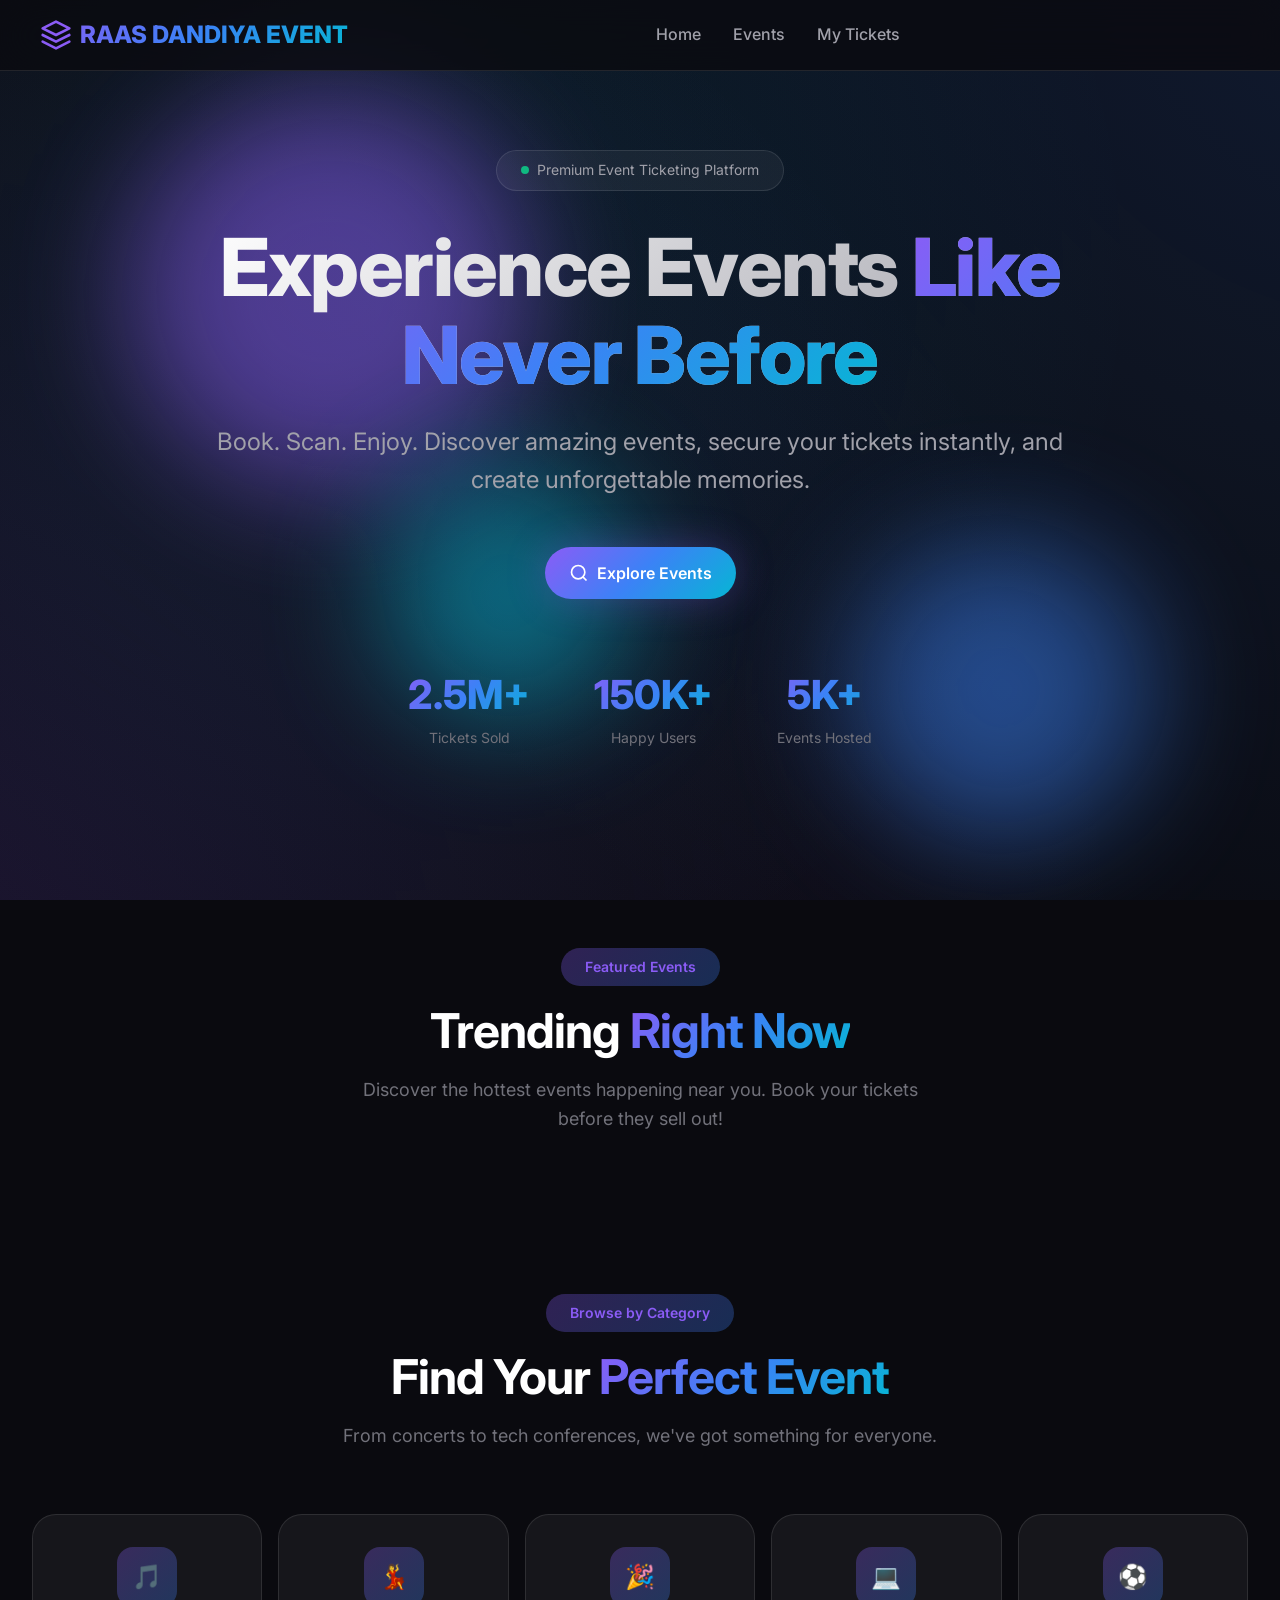
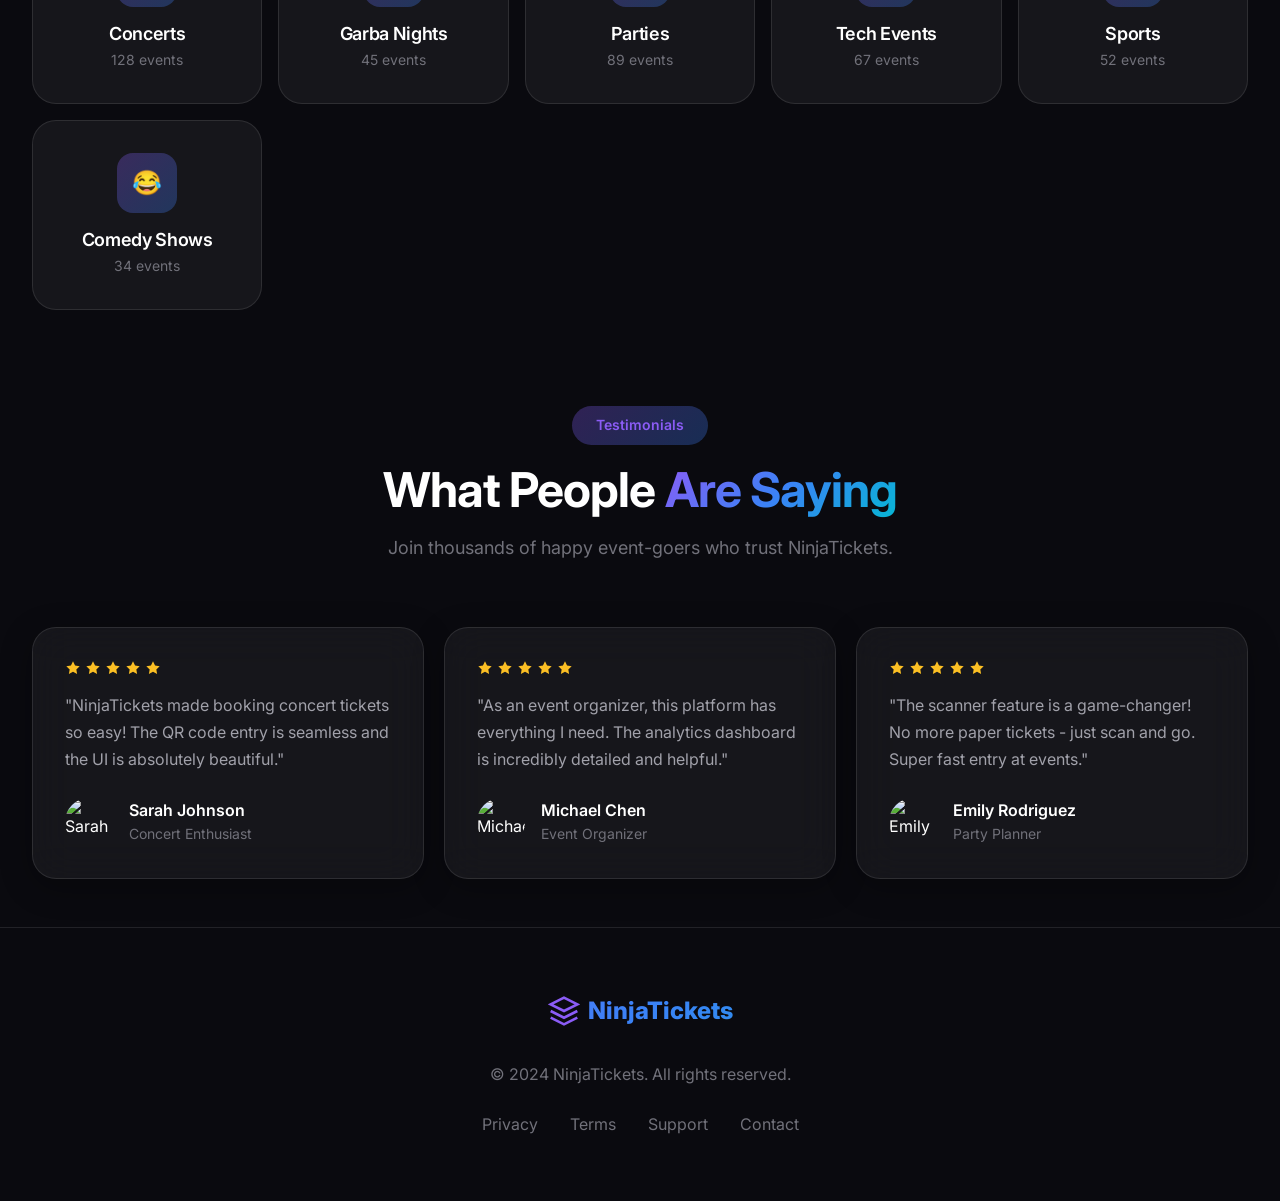
==== commit 63c96451: "Add files via upload" ====
--- a/index.html
+++ b/index.html
@@ -44,10 +44,23 @@
         <li><a href="index.html">Home</a></li>
         <li><a href="events.html">Events</a></li>
         <li><a href="tickets.html">My Tickets</a></li>
+        <li><a href="profile.html" id="profileLink" style="display: none;">Profile</a></li>
       </ul>
       
       <div class="nav-actions">
-        <button class="btn btn-primary" onclick="window.location.href='events.html'">
+        <button class="btn btn-primary" id="loginBtn" onclick="window.location.href='login.html'">
+          Login
+          <svg width="16" height="16" viewBox="0 0 24 24" fill="none" stroke="currentColor" stroke-width="2">
+            <path d="M5 12h14M12 5l7 7-7 7"/>
+          </svg>
+        </button>
+        <button class="btn btn-secondary" id="logoutBtn" onclick="handleLogout()" style="display: none;">
+          Logout
+          <svg width="16" height="16" viewBox="0 0 24 24" fill="none" stroke="currentColor" stroke-width="2">
+            <path d="M9 21H5a2 2 0 01-2-2V5a2 2 0 012-2h4M16 17l5-5-5-5M21 12H9"/>
+          </svg>
+        </button>
+        <button class="btn btn-primary" onclick="window.location.href='events.html'" id="exploreBtn">
           Explore Events
           <svg width="16" height="16" viewBox="0 0 24 24" fill="none" stroke="currentColor" stroke-width="2">
             <path d="M5 12h14M12 5l7 7-7 7"/>
@@ -326,5 +339,38 @@
   </main>
 
   <script type="module" src="app.js"></script>
+  
+  <script type="module">
+    import * as Auth from './auth.js';
+    window.Auth = Auth;
+
+    // Initialize auth listener
+    Auth.initializeAuthStateListener();
+
+    // Update nav buttons based on auth state
+    window.addEventListener('authStateChanged', (event) => {
+      const { user, role } = event.detail;
+      const loginBtn = document.getElementById('loginBtn');
+      const logoutBtn = document.getElementById('logoutBtn');
+      const profileLink = document.getElementById('profileLink');
+
+      if (user) {
+        loginBtn.style.display = 'none';
+        logoutBtn.style.display = 'inline-flex';
+        profileLink.style.display = 'inline';
+      } else {
+        loginBtn.style.display = 'inline-flex';
+        logoutBtn.style.display = 'none';
+        profileLink.style.display = 'none';
+      }
+    });
+
+    window.handleLogout = async function() {
+      const result = await Auth.logout();
+      if (result.success) {
+        window.location.href = 'index.html';
+      }
+    };
+  </script>
 </body>
 </html>
--- a/styles.css
+++ b/styles.css
@@ -2747,7 +2747,7 @@
   left: 0;
   width: 100%;
   height: 100%;
-  display: flex;
+  display: none;
   align-items: center;
   justify-content: center;
   padding: clamp(12px, 2vw, 16px);
@@ -3336,4 +3336,430 @@
       width: 95%;
     }
   }
+}
+
+/* ============================================
+   COMPREHENSIVE MOBILE RESPONSIVE ENHANCEMENTS
+   ============================================ */
+
+/* === Mobile Base Fixes === */
+@media (max-width: 768px) {
+  /* Prevent horizontal scroll on all elements */
+  * {
+    max-width: 100%;
+  }
+  
+  body {
+    overflow-x: hidden;
+  }
+  
+  /* Fix containers */
+  .container,
+  .section {
+    width: 100%;
+    padding: clamp(12px, 2vw, 16px);
+    margin: 0;
+    max-width: 100vw;
+  }
+  
+  /* Stack flexbox layouts */
+  .flex-row,
+  .grid-2,
+  [class*="grid-"],
+  .nav-links,
+  .hero-stats,
+  .hero-cta {
+    flex-direction: column !important;
+    width: 100%;
+  }
+  
+  /* Fix nav stacking */
+  .nav-links {
+    gap: var(--space-sm);
+    margin-top: var(--space-md);
+  }
+  
+  /* Full-width buttons on mobile */
+  .btn {
+    width: 100% !important;
+    max-width: 100% !important;
+  }
+  
+  /* Stack sections */
+  .two-column,
+  .payment-container,
+  .checkout-layout {
+    display: flex !important;
+    flex-direction: column !important;
+    gap: var(--space-lg) !important;
+  }
+  
+  /* Fix text overflow */
+  p, h1, h2, h3, h4, h5, h6, span {
+    word-break: break-word;
+    overflow-wrap: break-word;
+    word-wrap: break-word;
+    max-width: 100%;
+  }
+  
+  /* Fix modals */
+  .modal-content {
+    width: 95vw !important;
+    max-width: 95vw !important;
+    padding: clamp(12px, 3vw, 20px);
+  }
+  
+  /* Fix event cards grid */
+  .events-grid {
+    grid-template-columns: 1fr !important;
+    gap: clamp(12px, 2vw, 16px);
+  }
+  
+  .event-card {
+    max-width: 100% !important;
+    width: 100%;
+  }
+  
+  /* Fix ticket cards */
+  .ticket-card {
+    max-width: 100%;
+    width: 100%;
+  }
+  
+  .ticket-details {
+    grid-template-columns: 1fr !important;
+  }
+  
+  /* Fix QR code sizing */
+  .qr-code,
+  .qr-code-container,
+  .qr-card {
+    max-width: 90vw;
+    width: 100%;
+  }
+  
+  /* Fix header spacing */
+  .hero-title {
+    font-size: clamp(1.5rem, 6vw, 3rem);
+  }
+  
+  .hero-subtitle {
+    font-size: clamp(1rem, 3vw, 1.25rem);
+  }
+  
+  /* Fix stat stacking */
+  .hero-stats {
+    gap: var(--space-lg);
+    flex-wrap: wrap;
+  }
+  
+  .hero-stat {
+    flex: 1;
+    min-width: 120px;
+  }
+  
+  /* Fix checkout progress */
+  .checkout-progress {
+    flex-wrap: wrap;
+    gap: var(--space-sm);
+  }
+  
+  .progress-line {
+    display: none;
+  }
+  
+  /* Fix input fields */
+  .input-group input,
+  .input-group select,
+  .input-group textarea {
+    font-size: 16px !important;
+    min-height: 48px;
+    width: 100%;
+  }
+  
+  /* Fix trust badges */
+  .trust-badges {
+    flex-wrap: wrap;
+    gap: var(--space-md);
+  }
+  
+  .trust-badge {
+    flex: 1;
+    min-width: 140px;
+  }
+  
+  /* Fix admin layout */
+  .dashboard-layout {
+    grid-template-columns: 1fr !important;
+  }
+  
+  .dashboard-sidebar {
+    border-right: none;
+    border-bottom: 1px solid var(--glass-border);
+    padding: var(--space-md);
+  }
+  
+  .sidebar-nav {
+    display: flex;
+    flex-wrap: wrap;
+    gap: var(--space-sm);
+  }
+  
+  .sidebar-nav-item {
+    flex: 1;
+    min-width: 140px;
+  }
+  
+  /* Fix modal close button */
+  .modal-close {
+    width: 32px;
+    height: 32px;
+    top: var(--space-md);
+    right: var(--space-md);
+  }
+  
+  /* Fix table overflow */
+  table {
+    font-size: clamp(12px, 2vw, 14px);
+    width: 100%;
+    overflow-x: auto;
+  }
+  
+  /* Ensure all images are responsive */
+  img {
+    max-width: 100%;
+    height: auto;
+  }
+  
+  /* Fix long text blocks */
+  .about-text,
+  .description-text,
+  .event-description {
+    max-height: none !important;
+    line-height: 1.6;
+    font-size: clamp(13px, 2.5vw, 15px);
+    padding: clamp(10px, 2vw, 16px);
+  }
+  
+  /* Fix navbar on mobile */
+  .navbar {
+    padding: var(--space-sm) var(--space-md);
+  }
+  
+  .nav-container {
+    padding: 0 var(--space-sm);
+  }
+  
+  .nav-logo {
+    font-size: 1.25rem;
+  }
+  
+  .nav-logo svg {
+    width: 28px;
+    height: 28px;
+  }
+  
+  .nav-actions {
+    gap: var(--space-sm);
+  }
+  
+  /* Fix checkout card */
+  .checkout-card {
+    padding: clamp(12px, 2vw, 20px);
+  }
+  
+  .checkout-total {
+    padding: var(--space-md);
+  }
+  
+  .checkout-total-value {
+    font-size: 1.25rem;
+  }
+  
+  /* Fix section headers */
+  .section-title {
+    font-size: clamp(1.5rem, 5vw, 2.5rem);
+  }
+  
+  .section-subtitle {
+    font-size: clamp(0.875rem, 2.5vw, 1rem);
+  }
+}
+
+/* === Extra Small Devices (480px and below) === */
+@media (max-width: 480px) {
+  /* Ultra-responsive text */
+  h1 { font-size: clamp(1.25rem, 5vw, 2rem); }
+  h2 { font-size: clamp(1.1rem, 4vw, 1.75rem); }
+  h3 { font-size: clamp(1rem, 3.5vw, 1.5rem); }
+  p { font-size: clamp(13px, 2.5vw, 15px); }
+  
+  /* Remove sidebar entirely on very small screens */
+  .dashboard-layout {
+    grid-template-columns: 1fr !important;
+  }
+  
+  /* Simplify forms */
+  .input-group {
+    margin-bottom: var(--space-md);
+  }
+  
+  /* Single column buttons */
+  .btn-group {
+    display: flex !important;
+    flex-direction: column !important;
+    gap: var(--space-md) !important;
+  }
+  
+  .btn {
+    width: 100% !important;
+    padding: var(--space-md) var(--space-lg) !important;
+    font-size: 15px !important;
+    min-height: 44px !important;
+  }
+  
+  /* Simplify checkout */
+  .checkout-progress {
+    gap: var(--space-xs);
+  }
+  
+  .progress-step .step-label {
+    display: none;
+  }
+  
+  /* Minimal padding on mobile */
+  .container,
+  .section,
+  .checkout-container {
+    padding: var(--space-md);
+  }
+  
+  /* Hero adjustments */
+  .hero {
+    padding: var(--space-xl) var(--space-md);
+    min-height: 100vh;
+  }
+  
+  /* Reduce hero stats */
+  .hero-stats {
+    gap: var(--space-md);
+  }
+  
+  .hero-stat-value {
+    font-size: clamp(1.5rem, 4vw, 2rem);
+  }
+  
+  /* Compact modals */
+  .modal {
+    padding: var(--space-md);
+  }
+  
+  .modal-content {
+    max-height: 95vh;
+    width: 100%;
+  }
+  
+  /* QR code for mobile */
+  .qr-code,
+  .qr-code-container {
+    max-width: 100%;
+    width: 100%;
+  }
+  
+  /* Tab/nav as single column */
+  .admin-tab-buttons,
+  .nav-links {
+    flex-direction: column !important;
+  }
+  
+  /* Responsive tables */
+  table {
+    font-size: 12px;
+  }
+  
+  tbody td {
+    padding: 8px;
+  }
+  
+  /* Fix ticket card on small screens */
+  .ticket-card {
+    padding: var(--space-md);
+  }
+  
+  .ticket-header {
+    flex-direction: column;
+    gap: var(--space-sm);
+  }
+  
+  /* Ensure no overflow */
+  body {
+    overflow-x: hidden;
+  }
+  
+  html {
+    overflow-x: hidden;
+  }
+}
+
+/* === Tablet Adjustments (768px - 1024px) === */
+@media (min-width: 769px) and (max-width: 1024px) {
+  /* Optimal tablet sizing */
+  .container,
+  .section {
+    padding: clamp(16px, 3vw, 24px);
+  }
+  
+  /* Tablet-friendly grids */
+  .events-grid {
+    grid-template-columns: repeat(2, 1fr) !important;
+  }
+  
+  .ticket-details {
+    grid-template-columns: 1fr 1fr !important;
+  }
+  
+  /* Adjust sidebar for tablet */
+  .dashboard-layout {
+    grid-template-columns: 240px 1fr;
+  }
+  
+  .sidebar-nav {
+    flex-direction: column;
+  }
+}
+
+/* === Touch Device Optimizations === */
+@media (hover: none) and (pointer: coarse) {
+  /* Larger touch targets */
+  .btn,
+  .modal-close,
+  .nav-links a,
+  button,
+  a[role="button"] {
+    min-height: 48px;
+    min-width: 48px;
+    padding: var(--space-md) var(--space-lg);
+  }
+  
+  /* Remove hover effects on touch devices */
+  .btn:hover,
+  .event-card:hover,
+  .glass-card:hover {
+    transform: none;
+  }
+  
+  /* Add tap feedback */
+  .btn:active,
+  .event-card:active,
+  .glass-card:active {
+    opacity: 0.8;
+  }
+  
+  /* Better touch spacing */
+  input,
+  select,
+  textarea {
+    font-size: 16px !important;
+    min-height: 48px;
+  }
 }
